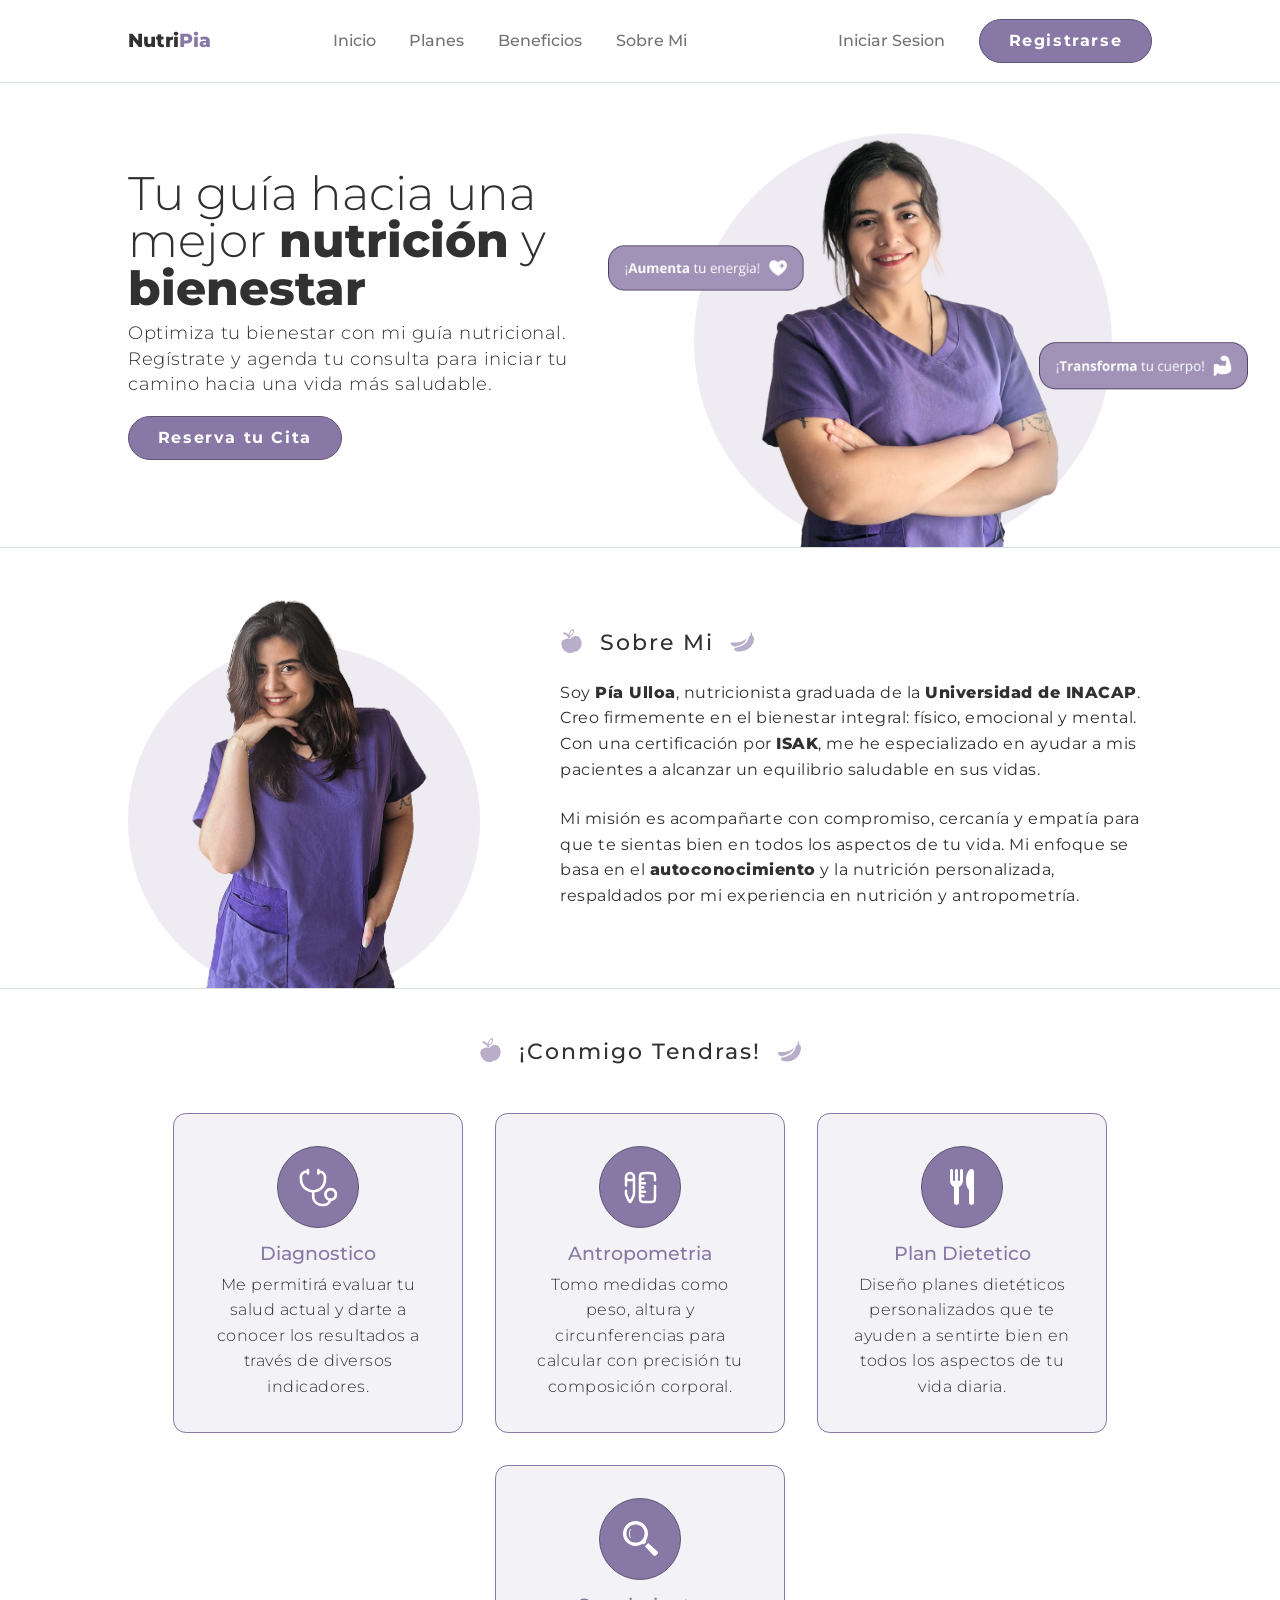
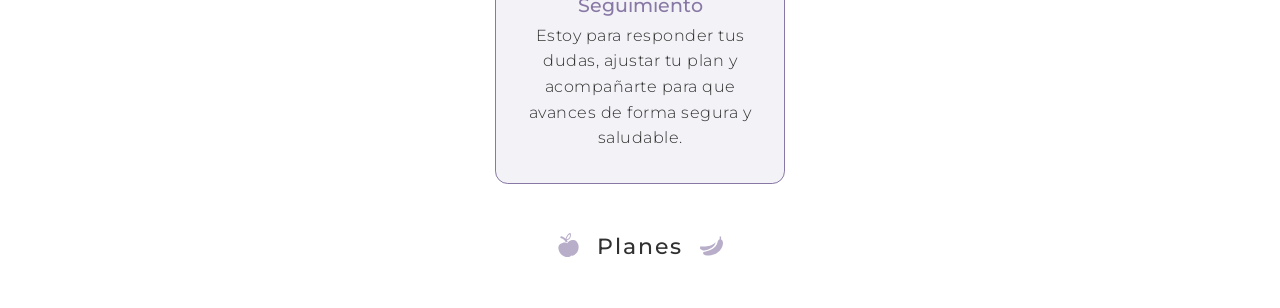
==== index.html @ 74109019 "feat(home): add benefits" ====
<!doctype html>
<html lang="es">
  <head>
    <meta charset="UTF-8" />
    <meta name="viewport" content="width=device-width, initial-scale=1.0" />
    <title>Nutripia | Nutricionista</title>
    <link rel="stylesheet" href="assets/styles/fonts.css" />
    <link rel="stylesheet" href="assets/styles/reset.css" />
    <link rel="stylesheet" href="assets/styles/shared.css" />
    <link rel="stylesheet" href="assets/styles/animation.css" />
    <link rel="stylesheet" href="assets/styles/navbar.css" />
    <link rel="stylesheet" href="assets/styles/hero.css" />
    <link rel="stylesheet" href="assets/styles/about.css" />
    <link rel="stylesheet" href="assets/styles/benefit.css" />
  </head>
  <body>
    <header class="navbar">
      <a href="" class="navbar__logo">
        <span>Nutri</span>
        <span>Pia</span>
      </a>
      <div id="navigationMenu" class="navbar__navigation">
        <ul class="navbar__navigation__content">
          <li><a href="">Inicio</a></li>
          <li><a href="#pricing">Planes</a></li>
          <li><a href="#benefit">Beneficios</a></li>
          <li><a href="#about">Sobre Mi</a></li>
        </ul>
        <ul class="navbar__navigation__auth">
          <li><a href="login.html">Iniciar Sesion</a></li>
          <li>
            <a href="register.html" class="button--primary">Registrarse</a>
          </li>
        </ul>
      </div>
      <button id="menuToggler" class="navbar__navigation__toggler">
        <img id="menuTogglerIcon" src="assets/icons/hamburguer.svg" />
      </button>
    </header>
    <main>
      <!-- Hero Section -->
      <section class="hero border-bottom">
        <div class="hero__image">
          <img src="assets/images/mobile-hero.png" />
        </div>
        <div class="hero__description">
          <h1>Tu guía hacia una mejor <b>nutrición</b> y <b>bienestar</b></h1>
          <p>
            Optimiza tu bienestar con mi guía nutricional. Regístrate y agenda
            tu consulta para iniciar tu camino hacia una vida más saludable.
          </p>
          <a href="/" class="button--primary">Reserva tu Cita</a>
        </div>
      </section>
      <!-- About me -->
      <section class="about border-bottom">
        <div class="about__description">
          <div class="title about__title">
            <img src="assets/icons/apple-icon.svg" />
            <h2>Sobre Mi</h2>
            <img src="assets/icons/banana-icon.svg" />
          </div>
          <p>
            Soy <b>Pía Ulloa</b>, nutricionista graduada de la
            <b>Universidad de INACAP</b>. Creo firmemente en el bienestar
            integral: físico, emocional y mental. Con una certificación por
            <b>ISAK</b>, me he especializado en ayudar a mis pacientes a
            alcanzar un equilibrio saludable en sus vidas.
          </p>
          <p>
            Mi misión es acompañarte con compromiso, cercanía y empatía para que
            te sientas bien en todos los aspectos de tu vida. Mi enfoque se basa
            en el <b>autoconocimiento</b> y la nutrición personalizada,
            respaldados por mi experiencia en nutrición y antropometría.
          </p>
        </div>
        <div class="about__image">
          <img src="assets/images/about-image.png" />
        </div>
      </section>
      <!-- Benefit -->
      <section class="benefit">
        <div class="title benefit__title">
          <img src="assets/icons/apple-icon.svg" />
          <h2>¡Conmigo Tendras!</h2>
          <img src="assets/icons/banana-icon.svg" />
        </div>
        <ul class="benefit__list">
          <!-- Benefit Box -->
          <li class="benefit__box">
            <div class="benefit__box__icon">
              <img src="assets/icons/diagnosis-icon.svg" />
            </div>
            <h3>Diagnostico</h3>
            <p>
              Me permitirá evaluar tu salud actual y darte a conocer los
              resultados a través de diversos indicadores.
            </p>
          </li>
          <!-- Benefit Box -->
          <li class="benefit__box">
            <div class="benefit__box__icon">
              <img src="assets/icons/measures-icon.svg" />
            </div>
            <h3>Antropometria</h3>
            <p>
              Tomo medidas como peso, altura y circunferencias para calcular con
              precisión tu composición corporal.
            </p>
          </li>
          <li class="benefit__box">
            <div class="benefit__box__icon">
              <img src="assets/icons/diet-icon.svg" />
            </div>
            <h3>Plan Dietetico</h3>
            <p>
              Diseño planes dietéticos personalizados que te ayuden a sentirte
              bien en todos los aspectos de tu vida diaria.
            </p>
          </li>
          <li class="benefit__box">
            <div class="benefit__box__icon">
              <img src="assets/icons/lookup-icon.svg" />
            </div>
            <h3>Seguimiento</h3>
            <p>
              Estoy para responder tus dudas, ajustar tu plan y acompañarte para
              que avances de forma segura y saludable.
            </p>
          </li>
        </ul>
      </section>
      <section>
        <div class="title benefit__title">
          <img src="assets/icons/apple-icon.svg" />
          <h2>Planes</h2>
          <img src="assets/icons/banana-icon.svg" />
        </div>
      </section>
    </main>
    <script src="assets/script.js"></script>
  </body>
</html>
---- assets/styles/fonts.css ----
@font-face {
  font-family: "Montserrat";
  src: url("../fonts/Montserrat-Light.ttf");
  font-weight: 400;
  font-style: normal;
}
@font-face {
  font-family: "Montserrat";
  src: url("../fonts/Montserrat-Regular.ttf");
  font-weight: 500;
  font-style: normal;
}

@font-face {
  font-family: "Montserrat";
  src: url("../fonts/Montserrat-ExtraBold.ttf");
  font-weight: 900;
  font-style: normal;
}

@font-face {
  font-family: "Montserrat";
  src: url("../fonts/Montserrat-Medium.ttf");
  font-weight: 600;
  font-style: normal;
}

@font-face {
  font-family: "Montserrat";
  src: url("../fonts/Montserrat-Bold.ttf");
  font-weight: 700;
  font-style: normal;
}
---- assets/styles/shared.css ----
/* Button */
.button--primary {
  display: block;
  background-color: #8878a5;
  border-radius: 10rem;
  border: 1px solid #5f5373;
  padding: 0.8rem 1.8rem;
  letter-spacing: 0.1rem;
  font-size: 1rem;
  font-weight: 700;
  color: white;
  transition: 150ms ease-in;
}

.button--primary:hover {
  opacity: 0.5;
}

.title {
  display: flex;
  justify-content: center;
  align-items: center;
  margin-inline: auto;
  font-size: 1.4rem;
  font-weight: 600;
  letter-spacing: 2px;
  text-align: center;
}
.title img {
  width: 1.5rem;
}

.title h2 {
  margin-inline: 1rem;
}

.border-bottom {
  border-bottom: 1px solid #dae2df;
}
---- assets/styles/animation.css ----
/* Entry: fade-in */
.fade-in {
  animation: fadeIn 300ms ease-out forwards;
}

/* Exit: fade-out */
.fade-out {
  animation: fadeOut 300ms ease-out forwards;
}

.spin {
  animation: spin 300ms ease-in forwards;
}

@keyframes fadeIn {
  from {
    opacity: 0;
    transform: translateX(1rem);
  }
  to {
    opacity: 1;
    transform: translateX(0);
  }
}

@keyframes fadeOut {
  from {
    opacity: 1;
    transform: translateX(0);
  }
  to {
    opacity: 0;
    transform: translateX(1rem);
  }
}

@keyframes spin {
  from {
    transform: rotate(0deg);
  }
  to {
    transform: rotate(180deg);
  }
}
---- assets/styles/navbar.css ----
/* Navbar */
.navbar {
  padding-block: 1rem;
  padding-inline: 5dvw;
  position: relative;
  display: flex;
  justify-content: space-between;
  align-items: center;
}

.navbar__logo {
  display: flex;
  font-weight: 900;
  font-size: 1.2rem;
}

.navbar__logo > span:last-of-type {
  color: #8878a5;
}

.navbar__navigation__content,
.navbar__navigation__auth {
  display: flex;
  font-size: 1rem;
  flex-direction: column;
}

.navbar__navigation {
  display: none;
  flex-direction: column;
  background-color: white;
  font-size: 1rem;
  padding: 2rem 2rem;
  position: absolute;
  align-items: center;
  text-align: center;
  right: 5dvw;
  top: 100%;
  border-radius: 1rem;
  border: 1px solid #8878a5;
  color: #737373;
  font-weight: 600;
}

.navbar__navigation > ul:first-of-type {
  margin-bottom: clamp(0.5rem, 10vw, 2rem);
}

.navbar__navigation li:not(:last-of-type) {
  margin-bottom: 1.5rem;
}

.navbar__navigation--visible {
  display: flex;
}

@media (min-width: 1050px) {
  .navbar {
    padding-block: 1.2rem;
    padding-inline: 10dvw;
    border-bottom: 1px solid #dae2df;
  }
  .navbar__navigation {
    flex: 1;
  }

  .navbar__logo {
    flex: 0.25;
  }
  .navbar__navigation {
    position: static;
    padding: 0;
    display: flex;
    border: none;
    background-color: none;
    justify-content: space-between;
  }

  .navbar__navigation__content,
  .navbar__navigation__auth,
  .navbar__navigation {
    flex-direction: row;
    align-items: center;
  }
  .navbar__navigation li {
    transition: 150ms ease-in;
  }
  .navbar__navigation li:hover {
    color: #313131;
  }

  .navbar__navigation__toggler {
    display: none;
  }

  .navbar__navigation > ul:first-of-type {
    margin-block: 0;
  }

  .navbar__navigation li:not(:last-of-type) {
    margin: 0;
    margin-right: clamp(1rem, 2vw + 0.5rem, 3rem);
  }
}
---- assets/styles/hero.css ----
.hero {
  display: flex;
  flex-direction: column;
  align-items: center;
  justify-content: center;
  padding-bottom: 3rem;
}

.hero__description {
  display: flex;
  flex-direction: column;
  align-items: center;
  text-align: center;
  margin-inline: auto;
}

.hero__description h1 {
  font-size: clamp(1.5rem, 3vw + 1vh, 3.5rem);
  margin-bottom: 0.5rem;
  max-width: 25ch;
}

.hero__description p {
  margin-bottom: 1.2rem;
  font-weight: 400;
  font-size: clamp(1rem, 2vw + 1vh, 1.1rem);
  max-width: clamp(30ch, 50vw, 40ch);
}

.hero__image {
  margin-block: 1rem;
}

.hero__image img {
  height: auto;
  width: clamp(18rem, 50vw, 25rem);
}

@media (min-width: 65rem) {
  .hero {
    flex-direction: row;
    justify-content: start;
    align-items: center;
    padding-block: 0;
  }
  .hero__description {
    text-align: left;
    margin-inline: 0;
    align-items: start;
    order: 1;
    padding-left: 10dvw;
  }
  .hero__description h1 {
    max-width: 15ch;
  }

  .hero__image {
    margin: 0 auto;
    padding-right: 2rem;
    order: 2;
  }
  .hero__image img {
    margin-top: 2rem;
    content: url("../images/desktop-hero.png");
    max-width: none;
    width: clamp(25rem, 50vw, 45rem);
  }
}
---- assets/styles/about.css ----
.about {
  padding-inline: 10dvw;
  padding-top: 2.5rem;
  text-align: center;
}

.about p {
  font-weight: 500;
}

.about p:not(:last-of-type) {
  margin-bottom: 1.5rem;
}

.about__description {
  margin-inline: auto;
  max-width: 40rem;
}

.about__image,
.about__image img {
  margin-inline: auto;
}

.about__image img {
  width: clamp(18rem, 50vw, 22rem);
}

.about__title {
  margin-bottom: 1.5rem;
}

@media (min-width: 65rem) {
  .about {
    padding-top: 0;
    display: flex;
    align-items: center;
  }
  .about__image {
    order: 1;
    margin-right: 5rem;
    margin-top: clamp(0rem, calc(5rem - 5vw), 5rem);
  }
  .about__description {
    text-align: left;
    order: 2;
  }
  .about__title {
    justify-content: start;
  }
}
---- assets/styles/benefit.css ----
.benefit {
  padding: 3rem 10dvw;
}

.benefit__title {
  margin-bottom: 3rem;
}

.benefit__list {
  display: flex;
  flex-direction: column;
  flex-wrap: wrap;
  gap: 2rem;
  justify-content: center;
  align-items: center;
}

.benefit__box {
  display: flex;
  max-width: 14rem;
  justify-content: center;
  flex-direction: column;
  align-items: center;
  padding: 2rem;
  background-color: #f3f2f6;
  border-radius: 0.8rem;
  border: 1px solid #8878a5;
}

.benefit__box__icon {
  display: flex;
  justify-content: center;
  align-items: center;
  width: 5rem;
  height: 5rem;
  border: 1px solid #5f5373;
  background-color: #8878a5;
  margin-inline: auto;
  border-radius: 5rem;
}

.benefit__box__icon img {
  max-width: 3rem;
}

.benefit__box h3 {
  color: #8878a5;
  font-size: 1.2rem;
  font-weight: 600;
  margin-block: 1rem 0.5rem;
}

.benefit__box p {
  text-align: center;
}

@media (min-width: 65rem) {
  .benefit__list {
    flex-direction: row;
  }
}
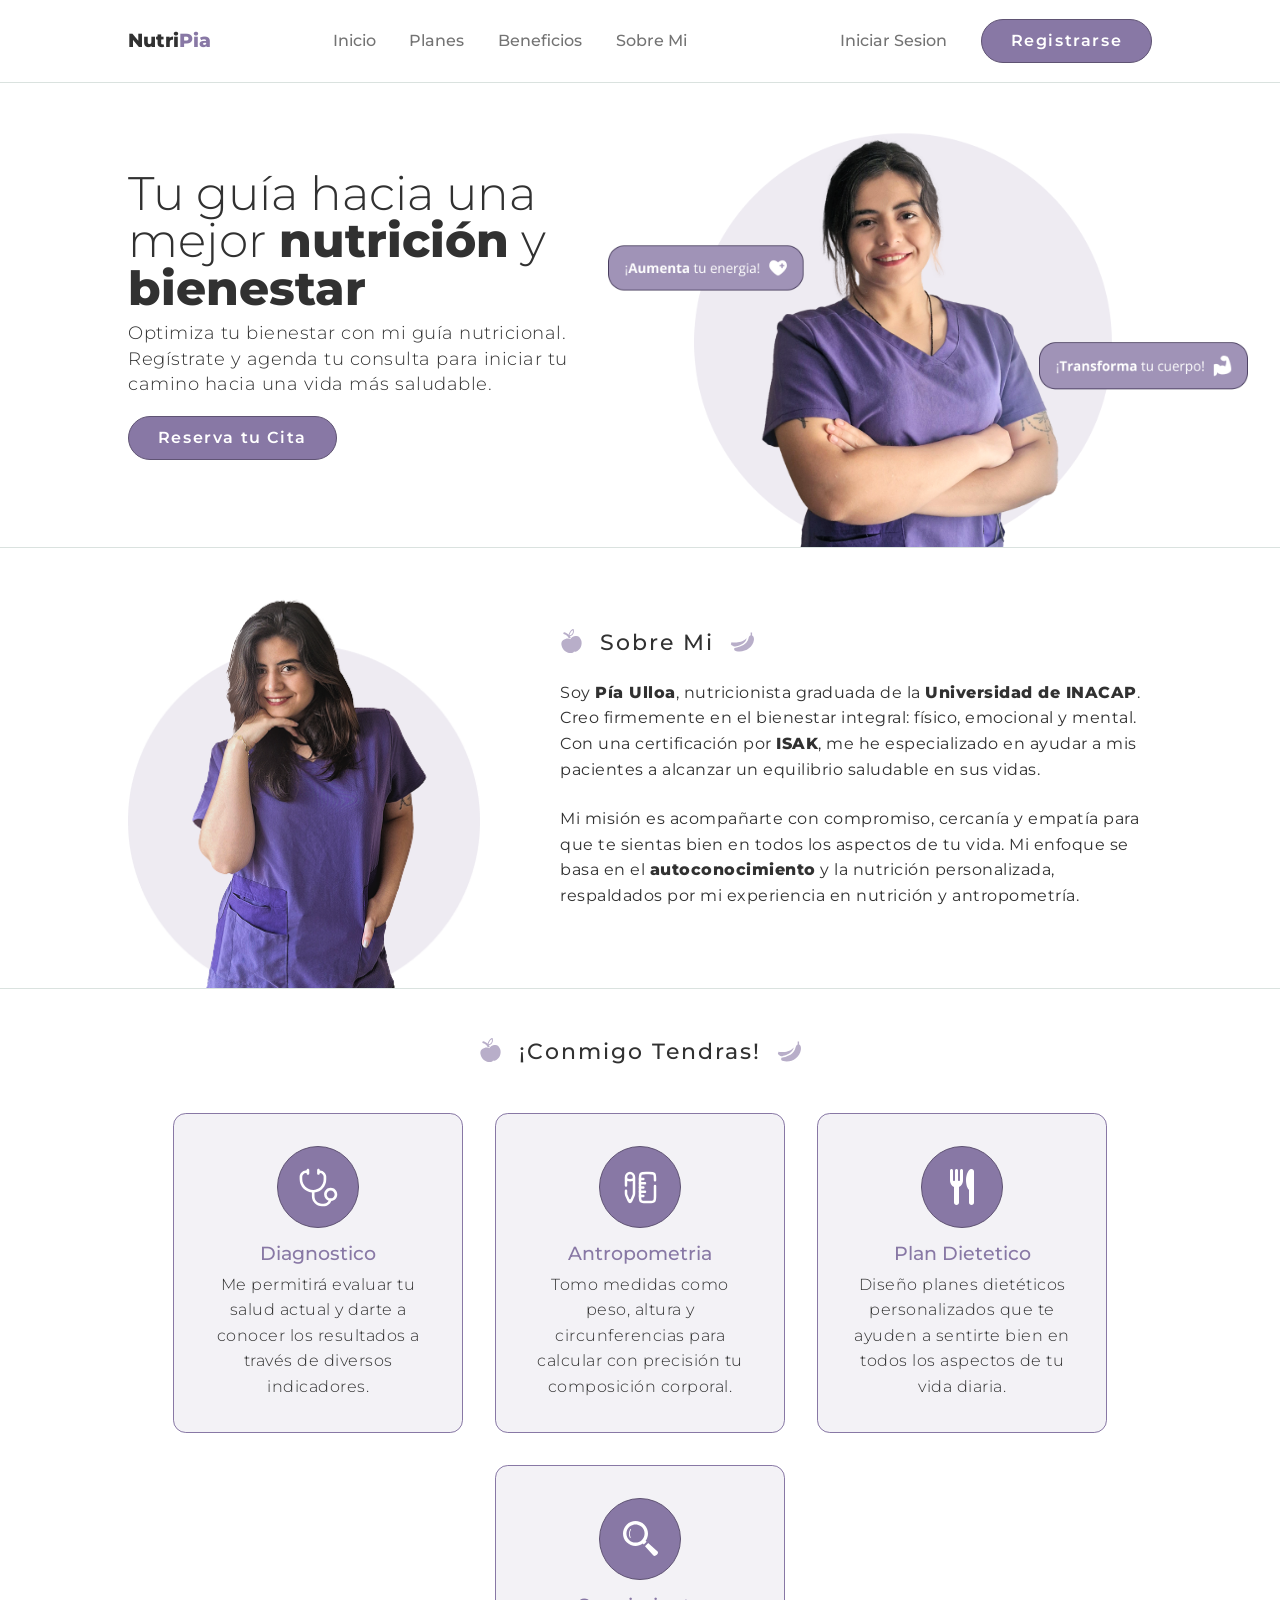
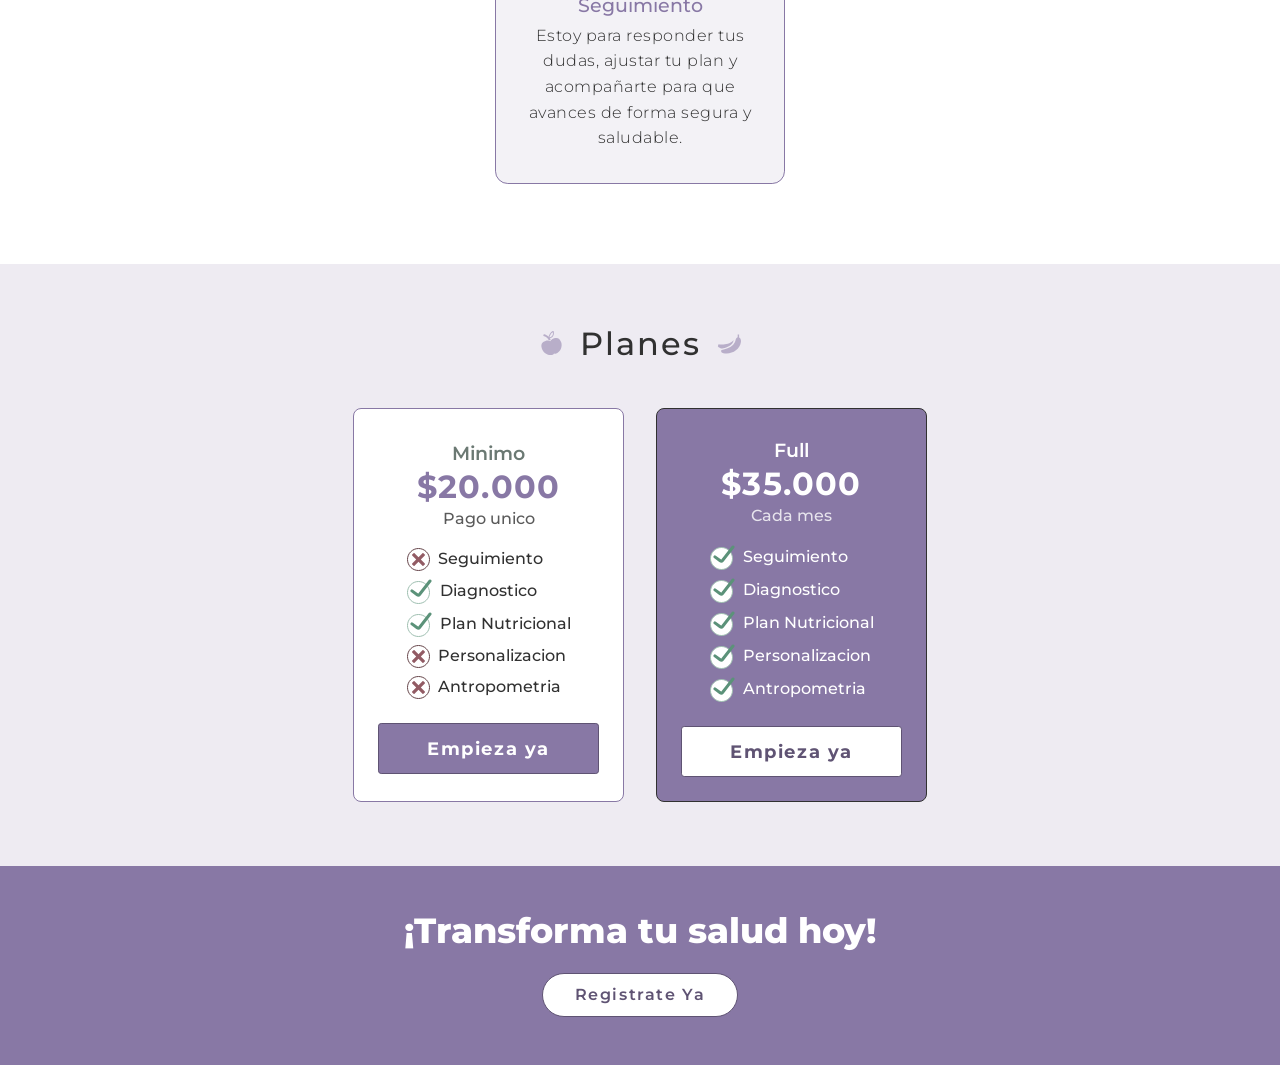
==== commit 182b8ca5: "feat(home): add pricing and cta section" ====
--- a/index.html
+++ b/index.html
@@ -12,6 +12,8 @@
     <link rel="stylesheet" href="assets/styles/hero.css" />
     <link rel="stylesheet" href="assets/styles/about.css" />
     <link rel="stylesheet" href="assets/styles/benefit.css" />
+    <link rel="stylesheet" href="assets/styles/pricing.css" />
+    <link rel="stylesheet" href="assets/styles/cta.css" />
   </head>
   <body>
     <header class="navbar">
@@ -29,7 +31,9 @@
         <ul class="navbar__navigation__auth">
           <li><a href="login.html">Iniciar Sesion</a></li>
           <li>
-            <a href="register.html" class="button--primary">Registrarse</a>
+            <a href="register.html" class="button button--primary"
+              >Registrarse</a
+            >
           </li>
         </ul>
       </div>
@@ -49,7 +53,7 @@
             Optimiza tu bienestar con mi guía nutricional. Regístrate y agenda
             tu consulta para iniciar tu camino hacia una vida más saludable.
           </p>
-          <a href="/" class="button--primary">Reserva tu Cita</a>
+          <a href="/" class="button button--primary">Reserva tu Cita</a>
         </div>
       </section>
       <!-- About me -->
@@ -130,14 +134,80 @@
           </li>
         </ul>
       </section>
-      <section>
-        <div class="title benefit__title">
+      <!-- Pricing Section -->
+      <section class="pricing">
+        <div class="title pricing__title">
           <img src="assets/icons/apple-icon.svg" />
           <h2>Planes</h2>
           <img src="assets/icons/banana-icon.svg" />
         </div>
+        <ul class="pricing__list">
+          <!-- Pricing Minimun -->
+          <li class="pricing__box">
+            <span class="pricing__box__title">Minimo</span>
+            <h4>$20.000</h4>
+            <span class="pricing__box__sub_title">Pago unico</span>
+            <ul>
+              <li>
+                <img src="assets/icons/feature-out.svg" />
+                <span>Seguimiento</span>
+              </li>
+              <li>
+                <img src="assets/icons/feature-in.svg" />
+                <span>Diagnostico</span>
+              </li>
+              <li>
+                <img src="assets/icons/feature-in.svg" />
+                <span>Plan Nutricional</span>
+              </li>
+              <li>
+                <img src="assets/icons/feature-out.svg" />
+                <span>Personalizacion</span>
+              </li>
+              <li>
+                <img src="assets/icons/feature-out.svg" />
+                <span>Antropometria</span>
+              </li>
+            </ul>
+            <a class="button button--primary" href="">Empieza ya</a>
+          </li>
+          <!-- Pricing Full -->
+          <li class="pricing__box pricing__box--full">
+            <span class="pricing__box__title">Full</span>
+            <h4>$35.000</h4>
+            <span class="pricing__box__sub_title">Cada mes</span>
+            <ul>
+              <li>
+                <img src="assets/icons/feature-in.svg" />
+                <span>Seguimiento</span>
+              </li>
+              <li>
+                <img src="assets/icons/feature-in.svg" />
+                <span>Diagnostico</span>
+              </li>
+              <li>
+                <img src="assets/icons/feature-in.svg" />
+                <span>Plan Nutricional</span>
+              </li>
+              <li>
+                <img src="assets/icons/feature-in.svg" />
+                <span>Personalizacion</span>
+              </li>
+              <li>
+                <img src="assets/icons/feature-in.svg" />
+                <span>Antropometria</span>
+              </li>
+            </ul>
+            <a class="button button--secundary" href="">Empieza ya</a>
+          </li>
+        </ul>
+      </section>
+      <section class="cta">
+        <h2>¡Transforma tu salud hoy!</h2>
+        <a class="button button--secundary">Registrate Ya</a>
       </section>
     </main>
+    <footer></footer>
     <script src="assets/script.js"></script>
   </body>
 </html>
--- a/assets/styles/fonts.css
+++ b/assets/styles/fonts.css
@@ -13,13 +13,6 @@
 
 @font-face {
   font-family: "Montserrat";
-  src: url("../fonts/Montserrat-ExtraBold.ttf");
-  font-weight: 900;
-  font-style: normal;
-}
-
-@font-face {
-  font-family: "Montserrat";
   src: url("../fonts/Montserrat-Medium.ttf");
   font-weight: 600;
   font-style: normal;
@@ -27,7 +20,23 @@
 
 @font-face {
   font-family: "Montserrat";
-  src: url("../fonts/Montserrat-Bold.ttf");
+  src: url("../fonts/Montserrat-SemiBold.ttf");
   font-weight: 700;
   font-style: normal;
 }
+
+@font-face {
+  font-family: "Montserrat";
+  src: url("../fonts/Montserrat-Bold.ttf");
+  font-weight: 800;
+  font-style: normal;
+}
+
+@font-face {
+  font-family: "Montserrat";
+  src: url("../fonts/Montserrat-ExtraBold.ttf");
+  font-weight: 900;
+  font-style: normal;
+}
+
+
--- a/assets/styles/shared.css
+++ b/assets/styles/shared.css
@@ -1,19 +1,32 @@
 /* Button */
-.button--primary {
+.button {
   display: block;
-  background-color: #8878a5;
   border-radius: 10rem;
-  border: 1px solid #5f5373;
   padding: 0.8rem 1.8rem;
   letter-spacing: 0.1rem;
   font-size: 1rem;
   font-weight: 700;
-  color: white;
   transition: 150ms ease-in;
 }
 
-.button--primary:hover {
+.button--primary {
+  background-color: #8878a5;
+  border: 1px solid #5f5373;
+  color: white;
+}
+
+.button--secundary {
+  background-color: white;
+  border: 1px solid #5f5373;
+  color: #5f5373;
+}
+
+.button:hover {
   opacity: 0.5;
+}
+
+.border-bottom {
+  border-bottom: 1px solid #dae2df;
 }
 
 .title {
@@ -33,7 +46,3 @@
 .title h2 {
   margin-inline: 1rem;
 }
-
-.border-bottom {
-  border-bottom: 1px solid #dae2df;
-}
--- a/assets/styles/benefit.css
+++ b/assets/styles/benefit.css
@@ -1,5 +1,6 @@
 .benefit {
-  padding: 3rem 10dvw;
+  padding-inline: 10dvw;
+  padding-block: 3rem 5rem;
 }
 
 .benefit__title {
--- a/assets/styles/pricing.css
+++ b/assets/styles/pricing.css
@@ -0,0 +1,106 @@
+.pricing {
+  display: flex;
+  flex-direction: column;
+  padding-block: 3rem;
+  justify-content: center;
+  align-items: center;
+  background-color: #eeebf2;
+}
+
+.pricing__list {
+  display: flex;
+  flex-direction: column;
+  gap: 2rem;
+}
+
+.pricing__title {
+  margin-bottom: 2rem;
+}
+
+.pricing__box {
+  display: flex;
+  background-color: white;
+  flex-direction: column;
+  justify-content: center;
+  align-items: center;
+  font-weight: 600;
+  border-radius: 0.5rem;
+  border: 1px solid #8878a5;
+  padding: 2rem 1.5rem 1.5rem 1.5rem;
+}
+
+.pricing__box__title {
+  font-size: 1.2rem;
+  font-weight: 700;
+  margin-bottom: 0.5rem;
+  color: #6b7973;
+}
+
+.pricing__box h4 {
+  margin-bottom: 0.5rem;
+  font-size: 2rem;
+  font-weight: 800;
+  color: #8878a5;
+  letter-spacing: 1.2px;
+}
+
+.pricing__box__sub_title {
+  margin-bottom: 1.3rem;
+  opacity: 0.8;
+}
+
+.pricing__box ul {
+  display: flex;
+  flex-direction: column;
+  justify-content: center;
+  align-items: start;
+  margin-bottom: 1.5rem;
+  gap: 0.5rem;
+}
+
+.pricing__box li {
+  display: flex;
+  justify-content: center;
+  align-items: center;
+  gap: 0.5rem;
+}
+
+.button--pricing {
+  border-radius: 0.2rem;
+  padding: 1rem 3rem;
+  font-size: 1.1rem;
+  font-weight: 800;
+}
+.pricing__box--full {
+  background-color: #8878a5;
+  color: white;
+  border: 1px solid #313131;
+}
+
+.pricing__box .button {
+  border-radius: 0.2rem;
+  padding: 1rem 3rem;
+  font-size: 1.1rem;
+  font-weight: 800;
+}
+
+.pricing__box--full .pricing__box__title,
+.pricing__box--full h4 {
+  color: white;
+}
+
+@media (min-width: 65rem) {
+  .pricing {
+    padding-block: 4rem;
+  }
+  .pricing__list {
+    flex-direction: row;
+    flex-wrap: wrap;
+    gap: 2rem;
+  }
+
+  .pricing__title {
+    font-size: 2rem;
+    margin-bottom: 3rem;
+  }
+}
--- a/assets/styles/cta.css
+++ b/assets/styles/cta.css
@@ -0,0 +1,19 @@
+.cta {
+  display: flex;
+  flex-direction: column;
+  justify-content: center;
+  align-items: center;
+  background-color: #8878a5;
+  color: white;
+  padding-block: 3rem;
+  gap: 1.5rem;
+}
+
+.cta h2 {
+  font-size: clamp(1.7rem, 2vw + 1vh, 2.5rem);
+  font-weight: 900;
+}
+
+.cta .button {
+  padding-inline: 2rem;
+}
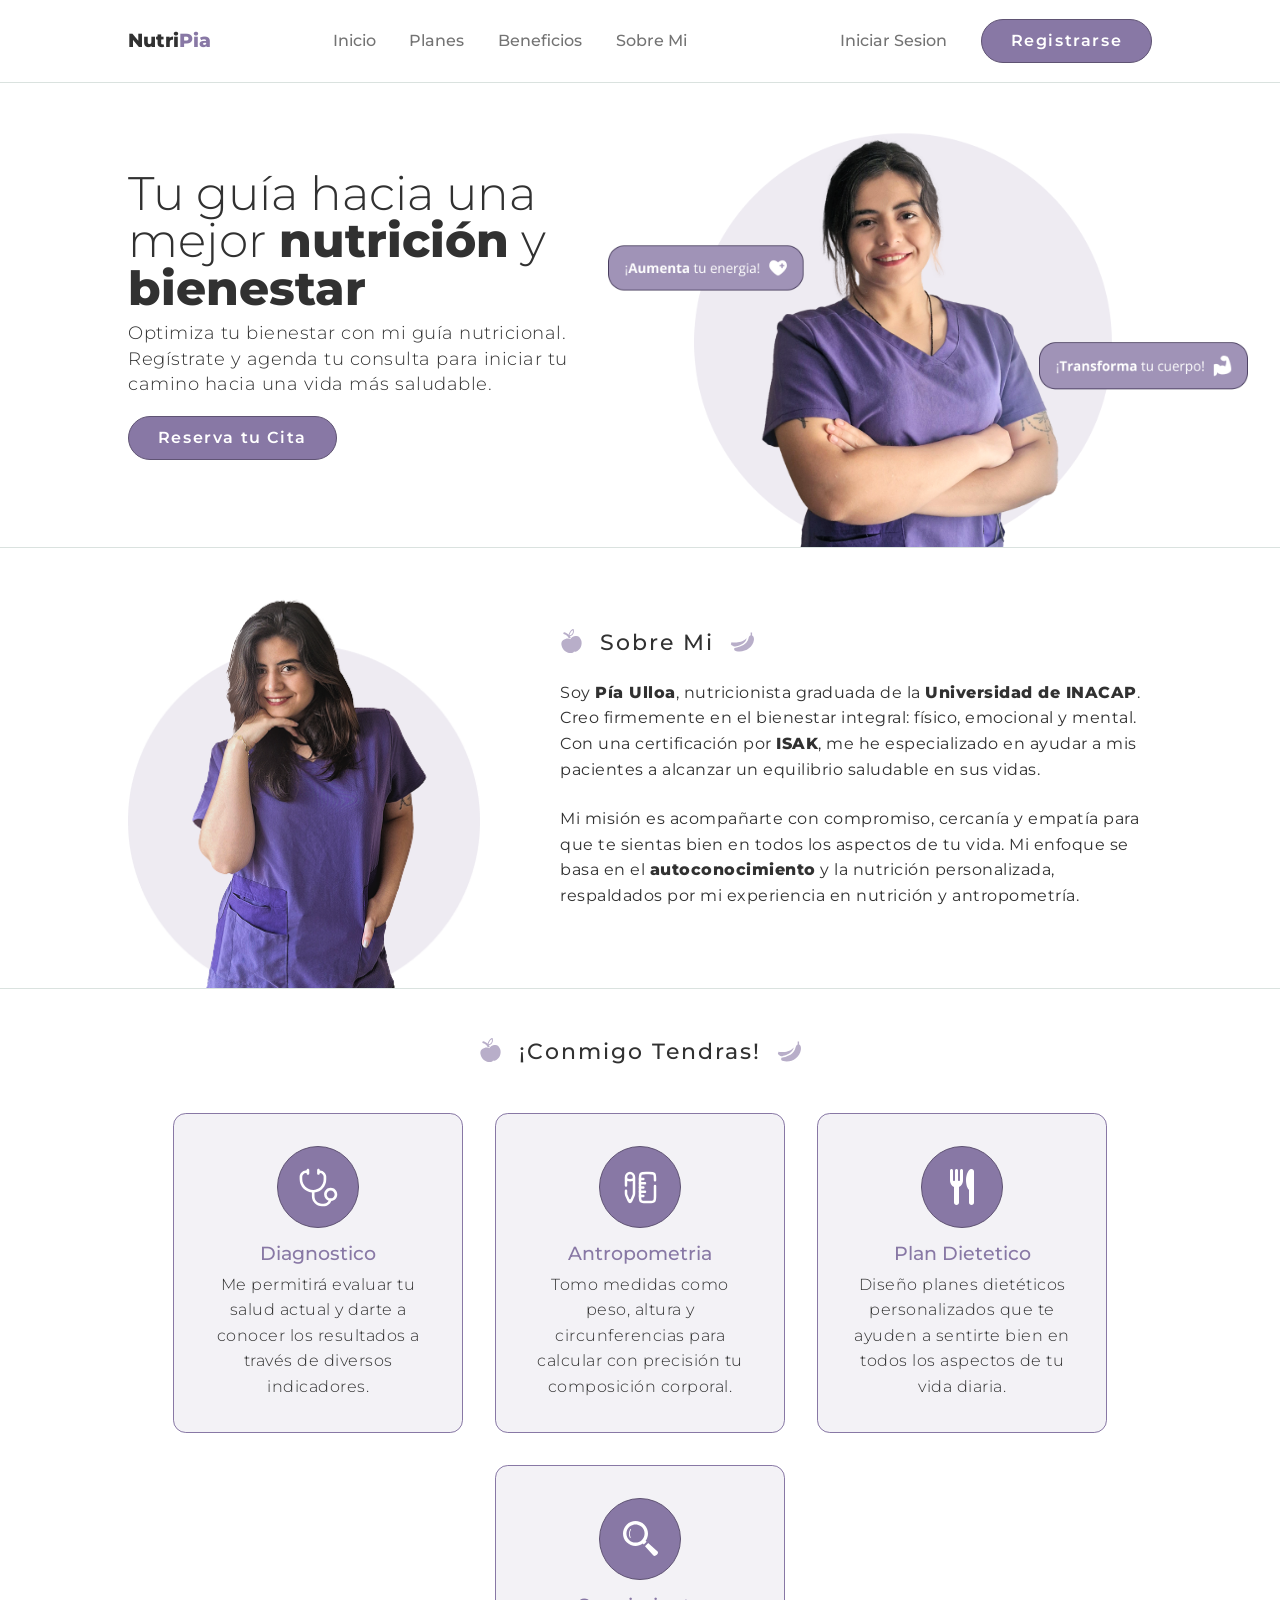
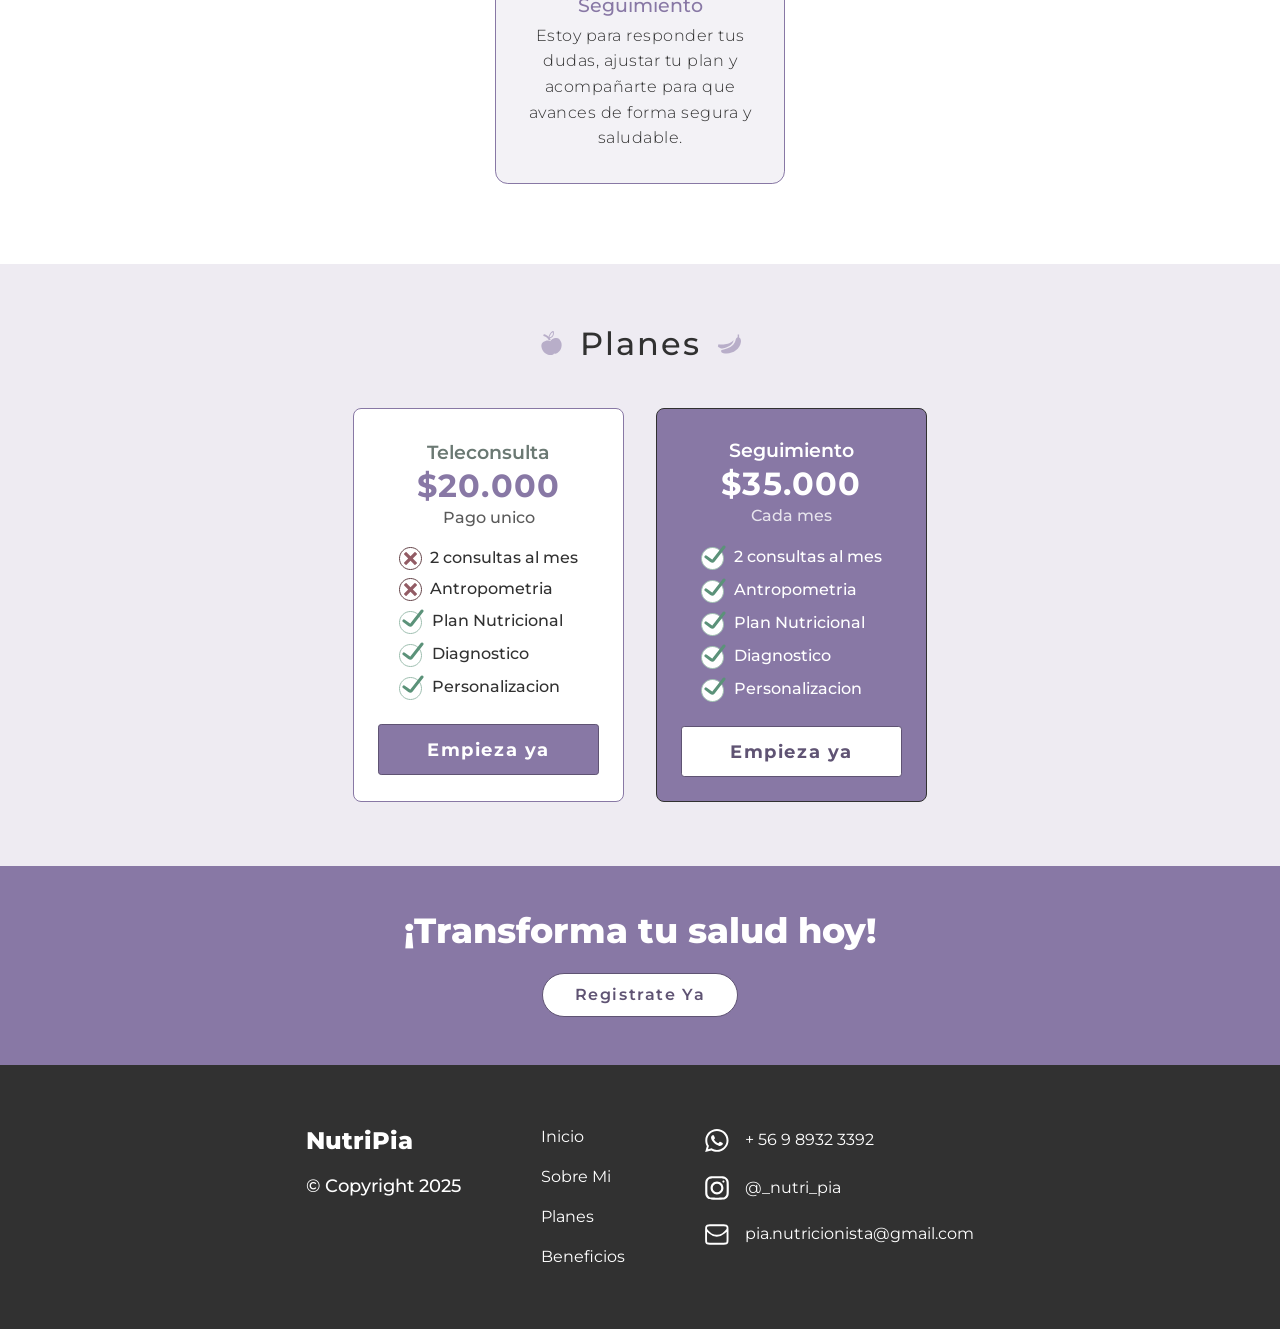
==== commit e212d0b6: "feat(home): add footer" ====
--- a/index.html
+++ b/index.html
@@ -14,16 +14,17 @@
     <link rel="stylesheet" href="assets/styles/benefit.css" />
     <link rel="stylesheet" href="assets/styles/pricing.css" />
     <link rel="stylesheet" href="assets/styles/cta.css" />
+    <link rel="stylesheet" href="assets/styles/footer.css" />
   </head>
   <body>
     <header class="navbar">
-      <a href="" class="navbar__logo">
+      <a href="index.html" class="navbar__logo">
         <span>Nutri</span>
         <span>Pia</span>
       </a>
       <div id="navigationMenu" class="navbar__navigation">
         <ul class="navbar__navigation__content">
-          <li><a href="">Inicio</a></li>
+          <li><a href="#hero">Inicio</a></li>
           <li><a href="#pricing">Planes</a></li>
           <li><a href="#benefit">Beneficios</a></li>
           <li><a href="#about">Sobre Mi</a></li>
@@ -43,7 +44,7 @@
     </header>
     <main>
       <!-- Hero Section -->
-      <section class="hero border-bottom">
+      <section id="hero" class="hero border-bottom">
         <div class="hero__image">
           <img src="assets/images/mobile-hero.png" />
         </div>
@@ -57,7 +58,7 @@
         </div>
       </section>
       <!-- About me -->
-      <section class="about border-bottom">
+      <section id="about" class="about border-bottom">
         <div class="about__description">
           <div class="title about__title">
             <img src="assets/icons/apple-icon.svg" />
@@ -83,7 +84,7 @@
         </div>
       </section>
       <!-- Benefit -->
-      <section class="benefit">
+      <section id="benefit" class="benefit">
         <div class="title benefit__title">
           <img src="assets/icons/apple-icon.svg" />
           <h2>¡Conmigo Tendras!</h2>
@@ -135,7 +136,7 @@
         </ul>
       </section>
       <!-- Pricing Section -->
-      <section class="pricing">
+      <section id="pricing" class="pricing">
         <div class="title pricing__title">
           <img src="assets/icons/apple-icon.svg" />
           <h2>Planes</h2>
@@ -144,42 +145,50 @@
         <ul class="pricing__list">
           <!-- Pricing Minimun -->
           <li class="pricing__box">
-            <span class="pricing__box__title">Minimo</span>
+            <span class="pricing__box__title">Teleconsulta</span>
             <h4>$20.000</h4>
             <span class="pricing__box__sub_title">Pago unico</span>
             <ul>
               <li>
                 <img src="assets/icons/feature-out.svg" />
-                <span>Seguimiento</span>
-              </li>
-              <li>
-                <img src="assets/icons/feature-in.svg" />
-                <span>Diagnostico</span>
-              </li>
-              <li>
-                <img src="assets/icons/feature-in.svg" />
-                <span>Plan Nutricional</span>
-              </li>
-              <li>
-                <img src="assets/icons/feature-out.svg" />
-                <span>Personalizacion</span>
+                <span>2 consultas al mes</span>
               </li>
               <li>
                 <img src="assets/icons/feature-out.svg" />
                 <span>Antropometria</span>
               </li>
+              <li>
+                <img src="assets/icons/feature-in.svg" />
+                <span>Plan Nutricional</span>
+              </li>
+              <li>
+                <img src="assets/icons/feature-in.svg" />
+                <span>Diagnostico</span>
+              </li>
+              <li>
+                <img src="assets/icons/feature-in.svg" />
+                <span>Personalizacion</span>
+              </li>
             </ul>
             <a class="button button--primary" href="">Empieza ya</a>
           </li>
           <!-- Pricing Full -->
           <li class="pricing__box pricing__box--full">
-            <span class="pricing__box__title">Full</span>
+            <span class="pricing__box__title">Seguimiento</span>
             <h4>$35.000</h4>
             <span class="pricing__box__sub_title">Cada mes</span>
             <ul>
               <li>
                 <img src="assets/icons/feature-in.svg" />
-                <span>Seguimiento</span>
+                <span>2 consultas al mes</span>
+              </li>
+              <li>
+                <img src="assets/icons/feature-in.svg" />
+                <span>Antropometria</span>
+              </li>
+              <li>
+                <img src="assets/icons/feature-in.svg" />
+                <span>Plan Nutricional</span>
               </li>
               <li>
                 <img src="assets/icons/feature-in.svg" />
@@ -187,15 +196,7 @@
               </li>
               <li>
                 <img src="assets/icons/feature-in.svg" />
-                <span>Plan Nutricional</span>
-              </li>
-              <li>
-                <img src="assets/icons/feature-in.svg" />
                 <span>Personalizacion</span>
-              </li>
-              <li>
-                <img src="assets/icons/feature-in.svg" />
-                <span>Antropometria</span>
               </li>
             </ul>
             <a class="button button--secundary" href="">Empieza ya</a>
@@ -207,7 +208,42 @@
         <a class="button button--secundary">Registrate Ya</a>
       </section>
     </main>
-    <footer></footer>
+    <footer class="footer">
+      <ul class="footer__logo">
+        <li>
+          <a href="">NutriPia</a>
+        </li>
+        <li>
+          <span>© Copyright 2025</span>
+        </li>
+      </ul>
+      <ul class="footer__navigation">
+        <li><a href="">Inicio</a></li>
+        <li><a href="">Sobre Mi</a></li>
+        <li><a href="">Planes</a></li>
+        <li><a href="">Beneficios</a></li>
+      </ul>
+      <ul class="footer__contact">
+        <li>
+          <a href="">
+            <img src="assets/icons/whatsapp-icon.svg" />
+            <span>+ 56 9 8932 3392</span>
+          </a>
+        </li>
+        <li>
+          <a href="">
+            <img src="assets/icons/instagram-icon.svg" />
+            <span>@_nutri_pia</span></a
+          >
+        </li>
+        <li>
+          <a href="">
+            <img src="assets/icons/mail-icon.svg" />
+            <span>pia.nutricionista@gmail.com </span>
+          </a>
+        </li>
+      </ul>
+    </footer>
     <script src="assets/script.js"></script>
   </body>
 </html>
--- a/assets/styles/footer.css
+++ b/assets/styles/footer.css
@@ -0,0 +1,71 @@
+.footer {
+  display: flex;
+  flex-direction: column;
+  justify-content: center;
+  align-items: center;
+  text-align: center;
+  padding: 4rem;
+  gap: 3rem;
+  background-color: #313131;
+  color: white;
+}
+
+.footer__logo a {
+  font-size: 1.5rem;
+  font-weight: 900;
+  color: white;
+}
+.footer__logo span {
+  font-size: 1.1rem;
+  font-weight: 600;
+}
+
+.footer__logo,
+.footer__contact,
+.footer__navigation {
+  display: flex;
+  flex-direction: column;
+  gap: 1.5rem;
+}
+
+.footer__contact {
+  flex-direction: row;
+}
+
+.footer__contact a,
+.footer__navigation a {
+  font-weight: 500;
+}
+
+.footer__contact span {
+  display: none;
+}
+
+@media (min-width: 65rem) {
+  .footer {
+    flex-direction: row;
+    align-items: start;
+    gap: 5rem;
+  }
+
+  .footer__navigation,
+  .footer__logo,
+  .footer__contact {
+    align-items: start;
+  }
+  .footer__contact {
+    flex-direction: column;
+  }
+  .footer__contact a {
+    display: flex;
+    align-items: center;
+  }
+  .footer__contact span {
+    display: inline;
+  }
+  .footer__contact img {
+    display: inline;
+    max-width: 1.5rem;
+    margin-right: 1rem;
+  }
+}
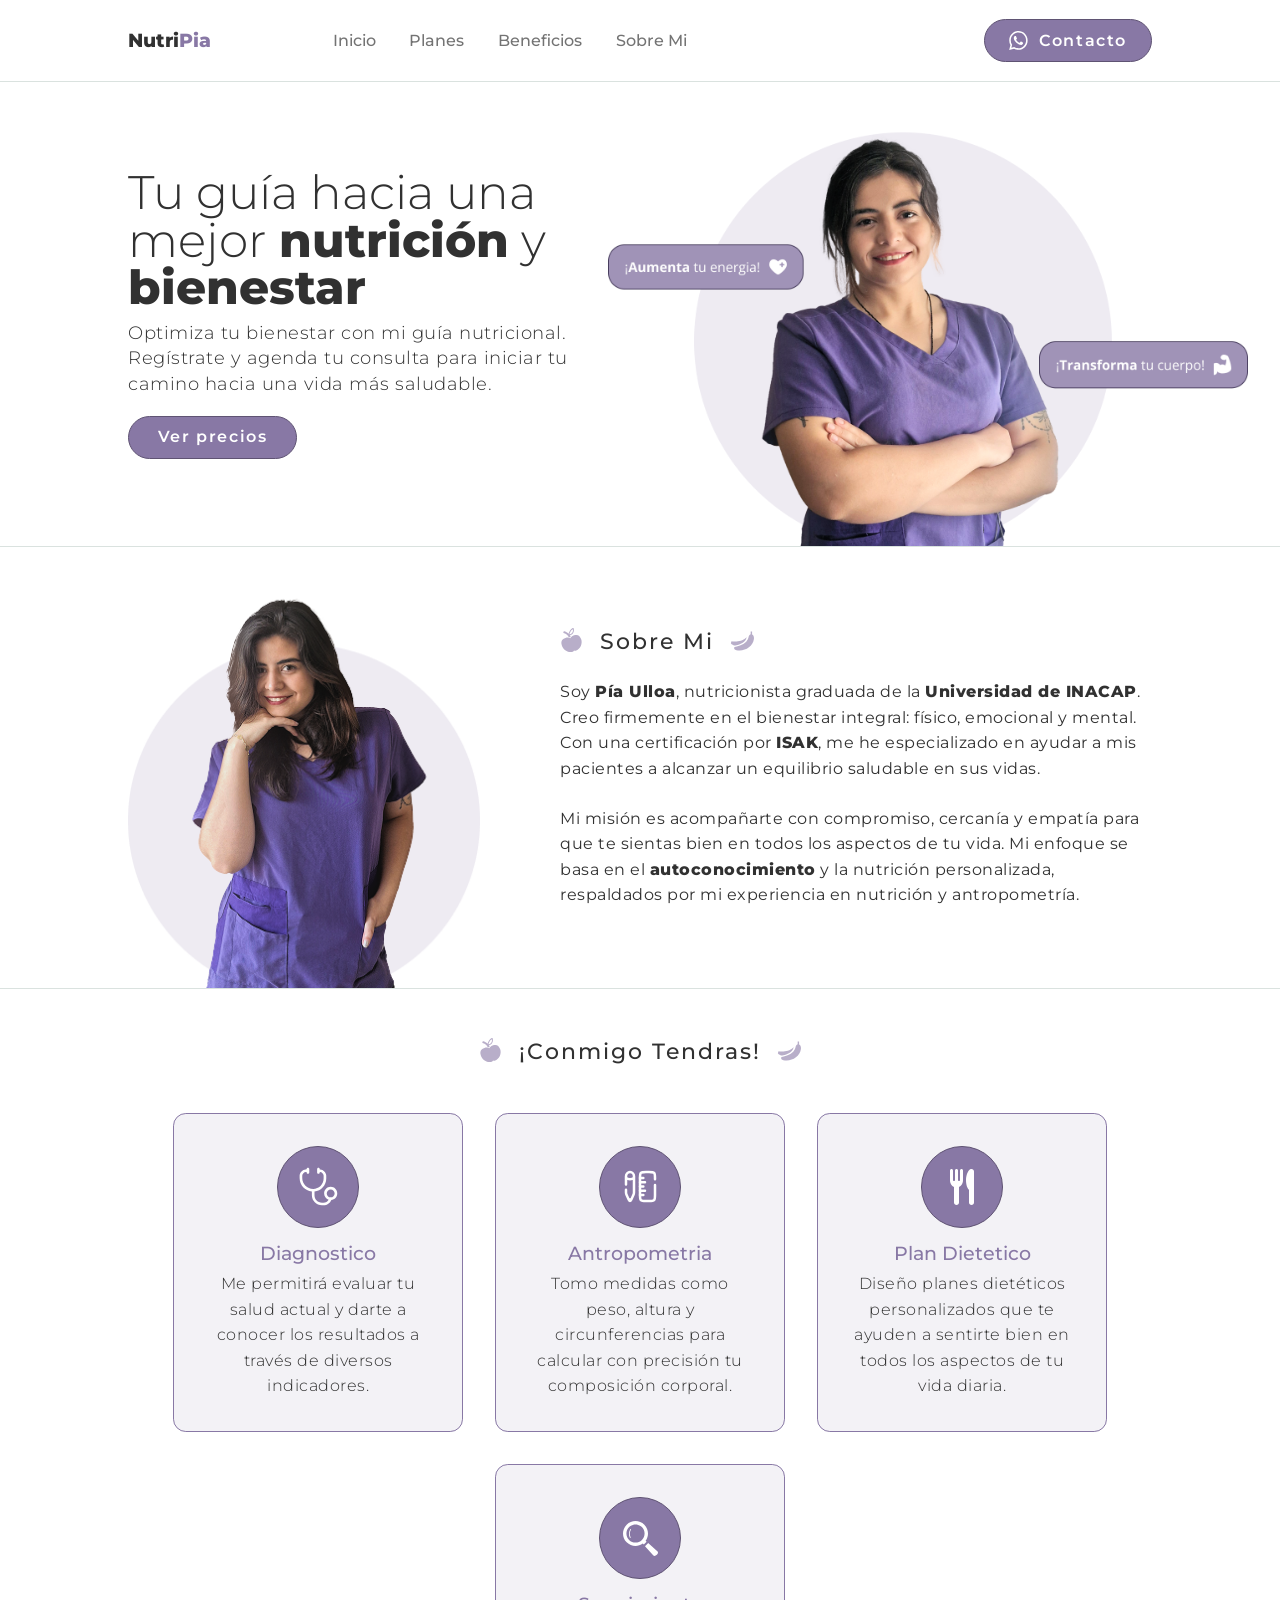
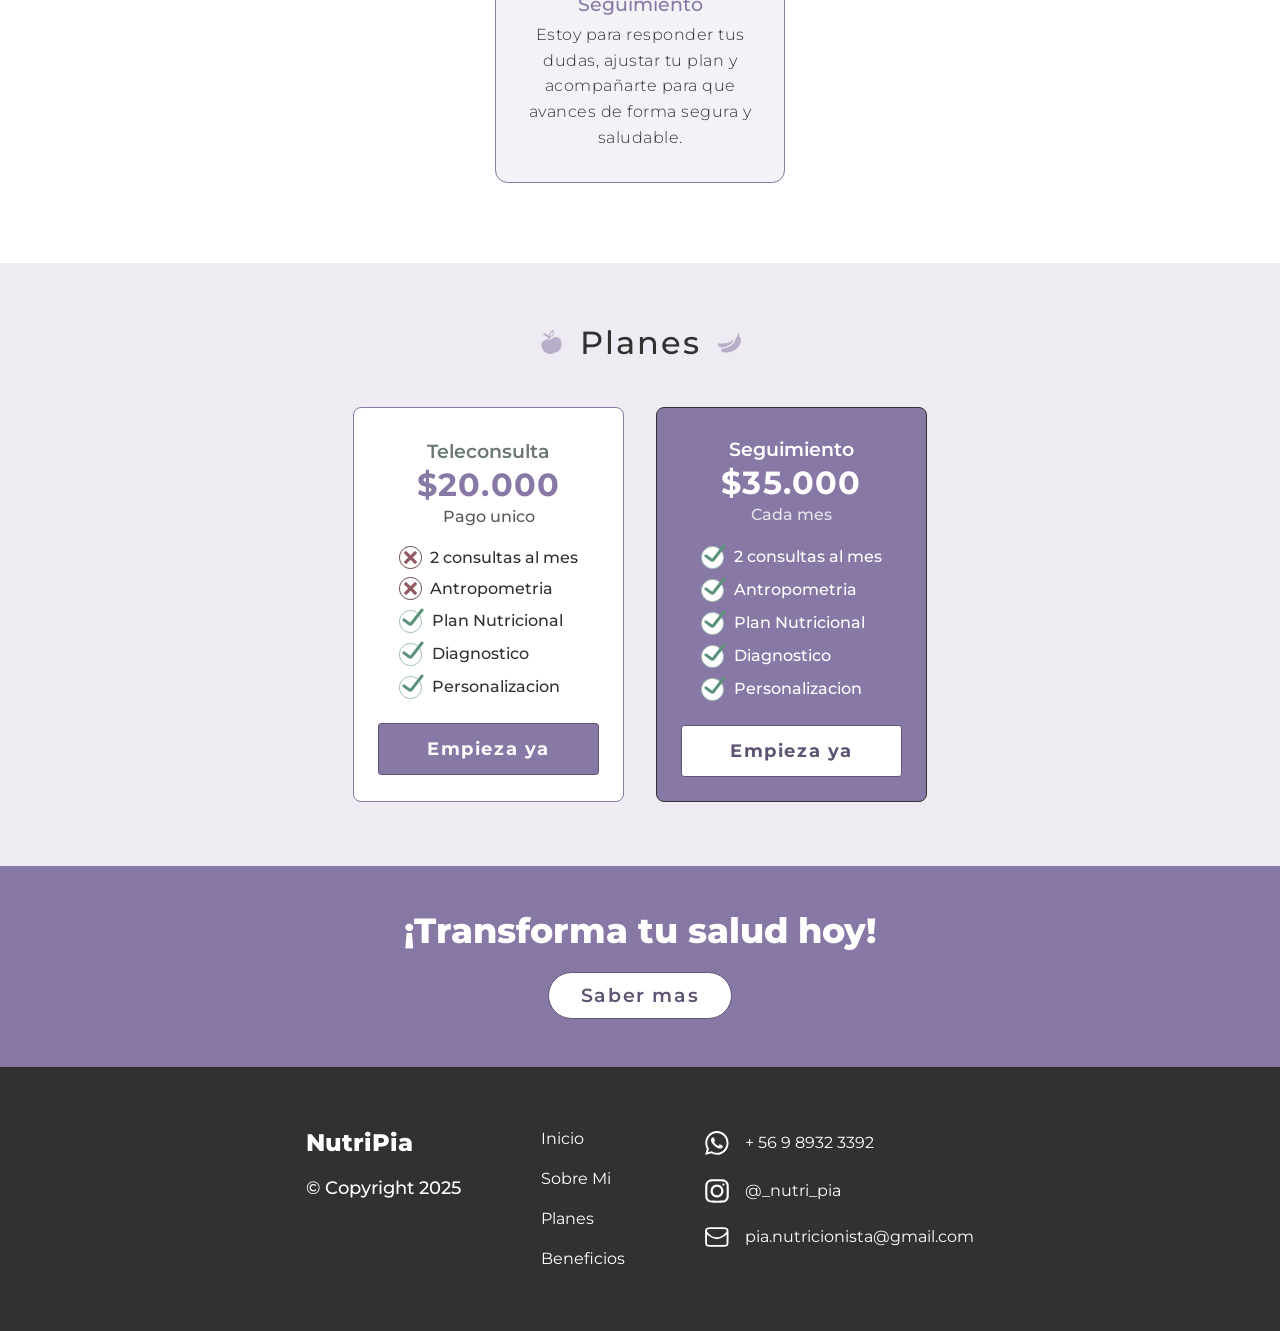
==== commit f07329dd: "feat(home): improve anchors" ====
--- a/index.html
+++ b/index.html
@@ -30,11 +30,15 @@
           <li><a href="#about">Sobre Mi</a></li>
         </ul>
         <ul class="navbar__navigation__auth">
-          <li><a href="login.html">Iniciar Sesion</a></li>
           <li>
-            <a href="register.html" class="button button--primary"
-              >Registrarse</a
+            <a
+              href="https://wa.me/56989323392"
+              target="_blank"
+              class="button button--contact"
             >
+              <img src="assets/icons/whatsapp-icon.svg" />
+              <span>Contacto</span>
+            </a>
           </li>
         </ul>
       </div>
@@ -54,7 +58,7 @@
             Optimiza tu bienestar con mi guía nutricional. Regístrate y agenda
             tu consulta para iniciar tu camino hacia una vida más saludable.
           </p>
-          <a href="/" class="button button--primary">Reserva tu Cita</a>
+          <a href="#pricing" class="button button--primary">Ver precios</a>
         </div>
       </section>
       <!-- About me -->
@@ -170,7 +174,12 @@
                 <span>Personalizacion</span>
               </li>
             </ul>
-            <a class="button button--primary" href="">Empieza ya</a>
+            <a
+              class="button button--primary"
+              href="https://wa.me/56989323392?text=Hola%21%20Me%20interesa%20una%20teleconsulta."
+              target="_blank"
+              >Empieza ya</a
+            >
           </li>
           <!-- Pricing Full -->
           <li class="pricing__box pricing__box--full">
@@ -199,45 +208,56 @@
                 <span>Personalizacion</span>
               </li>
             </ul>
-            <a class="button button--secundary" href="">Empieza ya</a>
+            <a
+              href="https://wa.me/56989323392?text=Hola%21%20Me%20interesa%20el%20plan%20con%20seguimiento."
+              target="_blank"
+              class="button button--secundary"
+              href=""
+              >Empieza ya</a
+            >
           </li>
         </ul>
       </section>
       <section class="cta">
         <h2>¡Transforma tu salud hoy!</h2>
-        <a class="button button--secundary">Registrate Ya</a>
+        <a
+          href="https://wa.me/56989323392text=Hola%21%20Me%20gustaria%20saber%20mas."
+          target="_blank"
+          class="button button--secundary"
+          >Saber mas</a
+        >
       </section>
     </main>
     <footer class="footer">
       <ul class="footer__logo">
         <li>
-          <a href="">NutriPia</a>
+          <a href="#hero">NutriPia</a>
         </li>
         <li>
           <span>© Copyright 2025</span>
         </li>
       </ul>
       <ul class="footer__navigation">
-        <li><a href="">Inicio</a></li>
-        <li><a href="">Sobre Mi</a></li>
-        <li><a href="">Planes</a></li>
-        <li><a href="">Beneficios</a></li>
+        <li><a href="#hero">Inicio</a></li>
+        <li><a href="#about">Sobre Mi</a></li>
+        <li><a href="#pricing">Planes</a></li>
+        <li><a href="#benefit">Beneficios</a></li>
       </ul>
       <ul class="footer__contact">
         <li>
-          <a href="">
+          <a href="tel:+56989323392">
             <img src="assets/icons/whatsapp-icon.svg" />
             <span>+ 56 9 8932 3392</span>
           </a>
         </li>
         <li>
-          <a href="">
+          <a href="https://www.instagram.com/_nutri_pia/" target="_blank">
             <img src="assets/icons/instagram-icon.svg" />
             <span>@_nutri_pia</span></a
           >
         </li>
         <li>
-          <a href="">
+          <a href="mailto:pia.nutricionista@gmail.com">
             <img src="assets/icons/mail-icon.svg" />
             <span>pia.nutricionista@gmail.com </span>
           </a>
--- a/assets/styles/shared.css
+++ b/assets/styles/shared.css
@@ -1,12 +1,37 @@
 /* Button */
 .button {
-  display: block;
+  display: flex;
+  justify-content: center;
+  align-items: center;
   border-radius: 10rem;
   padding: 0.8rem 1.8rem;
   letter-spacing: 0.1rem;
   font-size: 1rem;
   font-weight: 700;
   transition: 150ms ease-in;
+  cursor: pointer;
+}
+
+.button--contact img {
+  width: 1.2rem;
+}
+
+.button--contact {
+  background-color: #8878a5;
+  border: 1px solid #5f5373;
+  color: white;
+  padding: 0.7rem 1.5rem;
+  gap: 0.7rem;
+}
+
+.button:hover {
+  opacity: 0.5;
+}
+
+.button--contact:hover {
+  opacity: 1;
+  background-color: #7fa59c;
+  border: 1px solid #38594a;
 }
 
 .button--primary {
@@ -19,10 +44,6 @@
   background-color: white;
   border: 1px solid #5f5373;
   color: #5f5373;
-}
-
-.button:hover {
-  opacity: 0.5;
 }
 
 .border-bottom {
--- a/assets/styles/cta.css
+++ b/assets/styles/cta.css
@@ -16,4 +16,5 @@
 
 .cta .button {
   padding-inline: 2rem;
+  font-size: 1.2rem;
 }
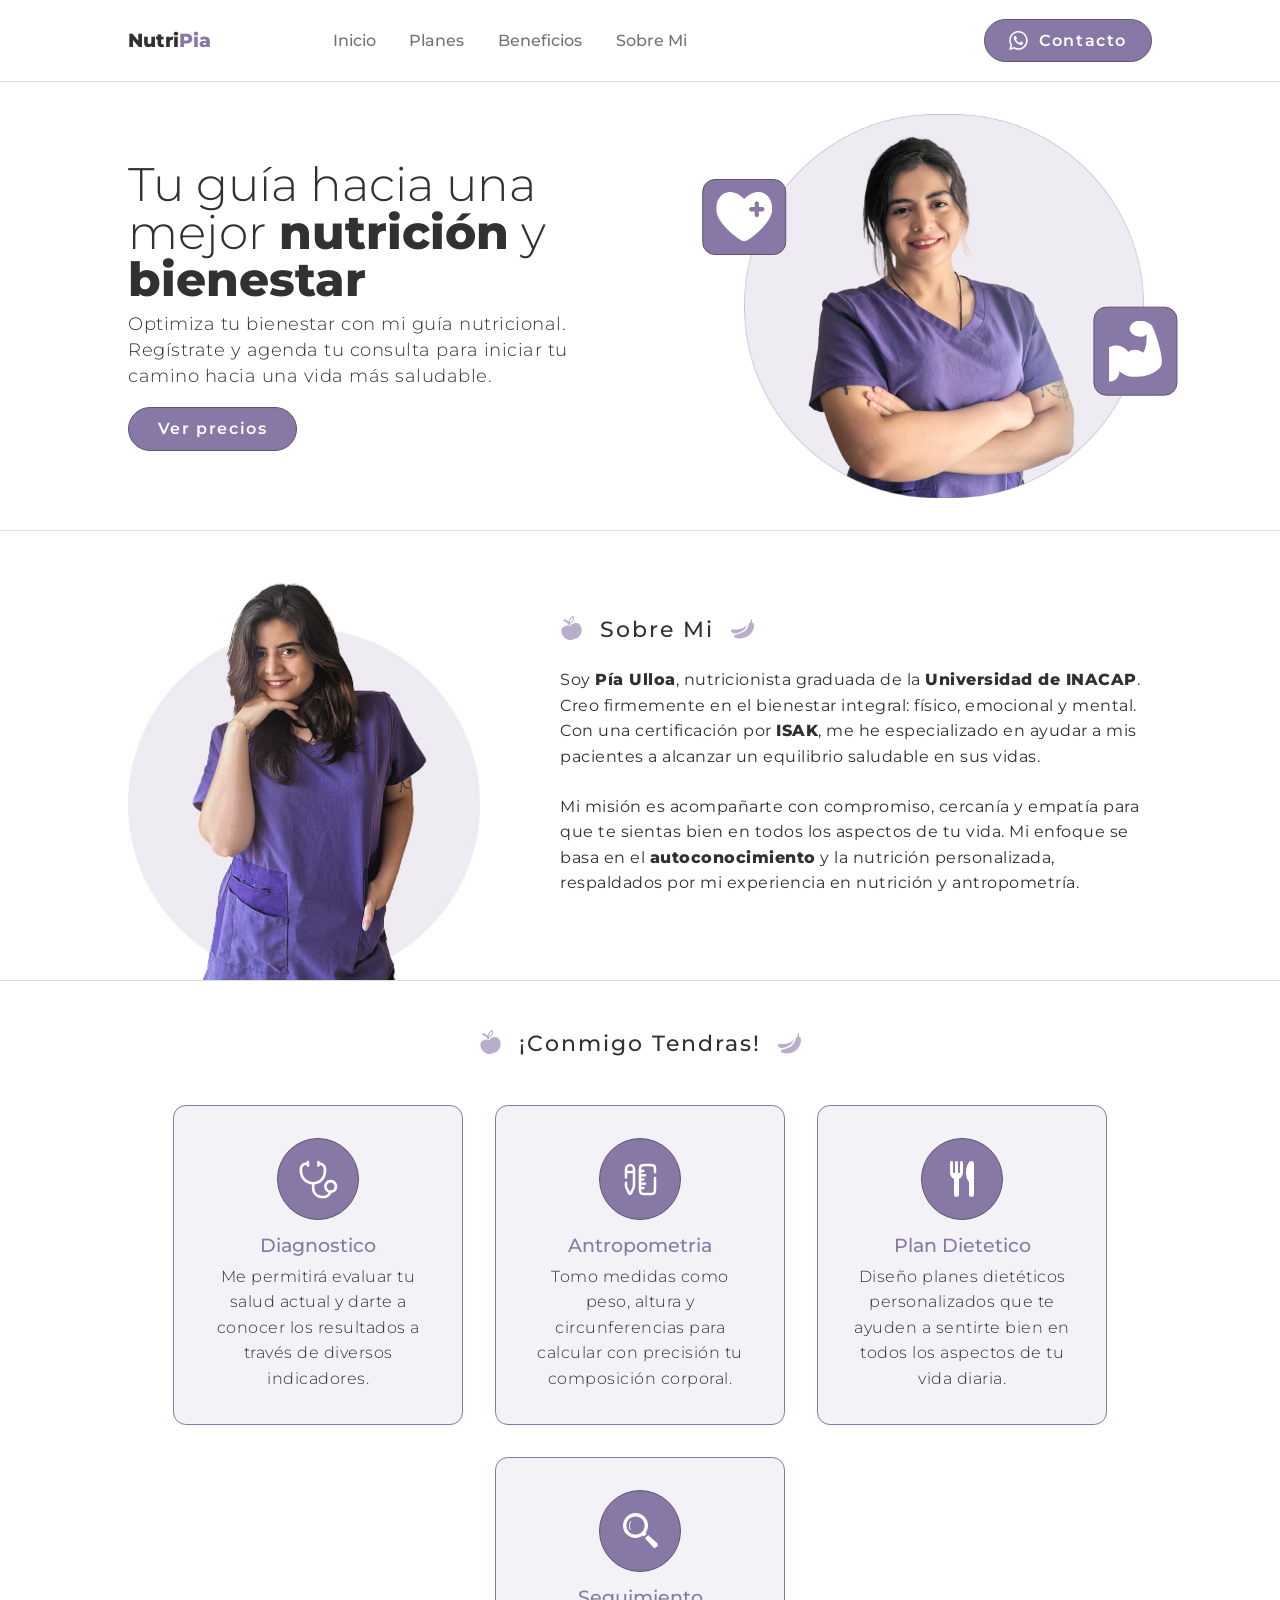
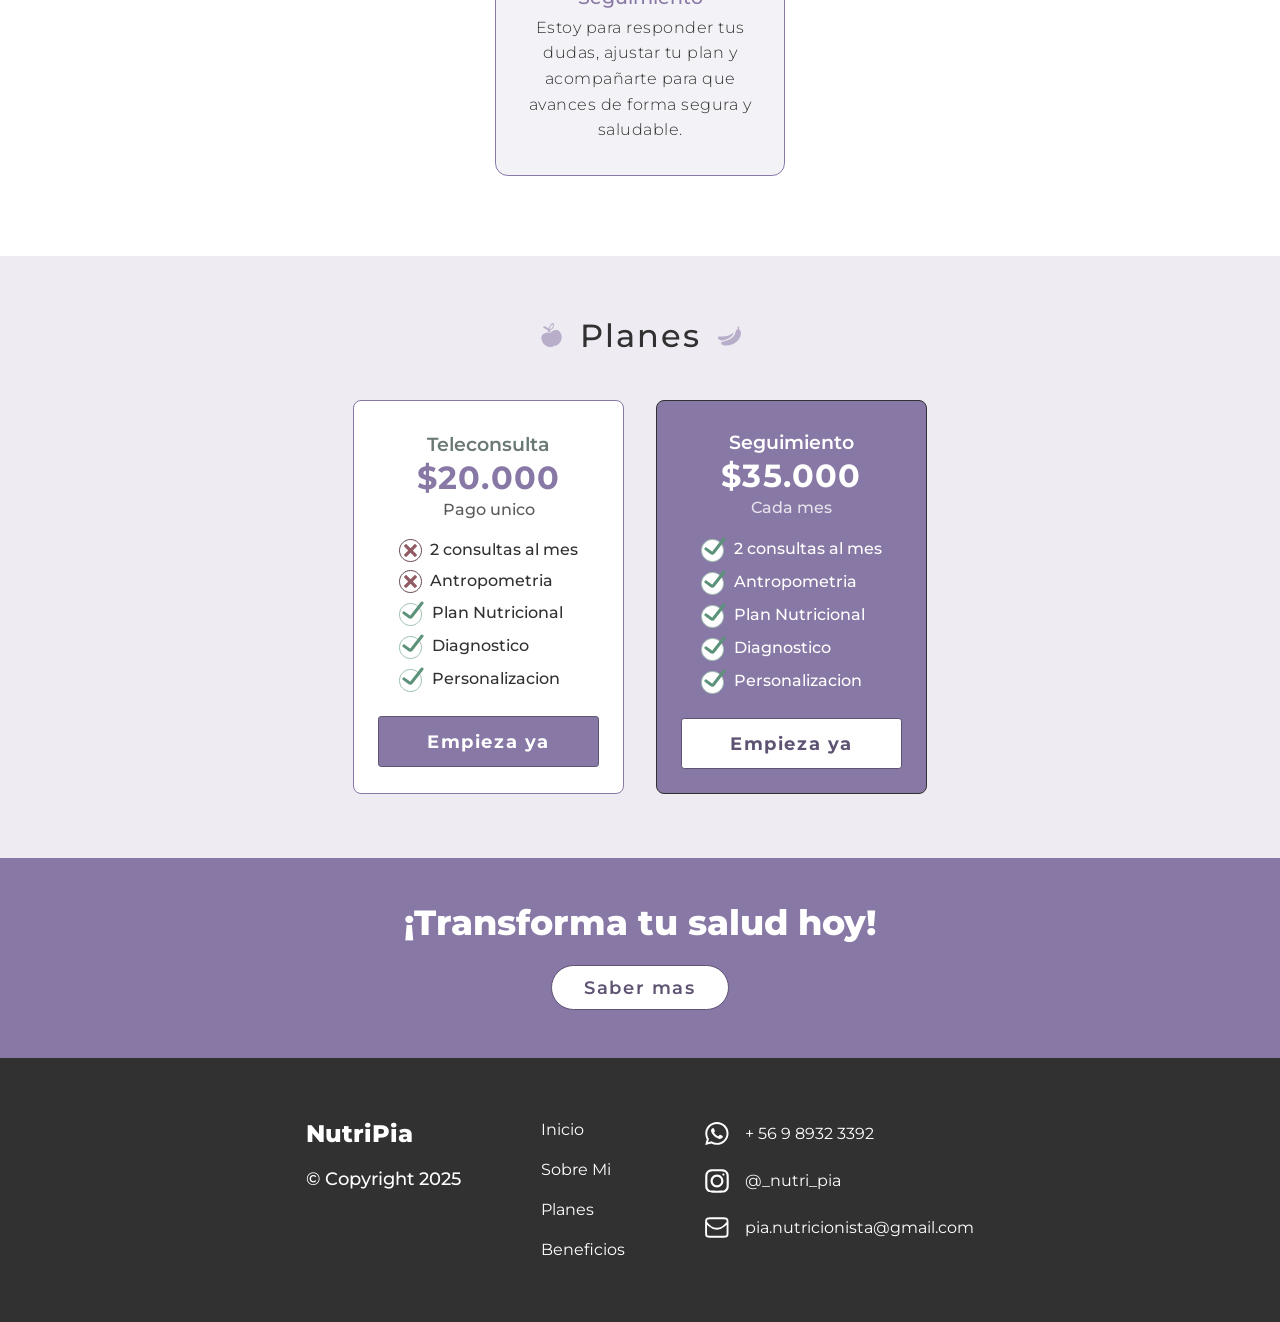
==== commit 21d7c351: "refactor(home): modify the hero image to instead handle the bubbles manually" ====
--- a/index.html
+++ b/index.html
@@ -50,7 +50,15 @@
       <!-- Hero Section -->
       <section id="hero" class="hero border-bottom">
         <div class="hero__image">
-          <img src="assets/images/mobile-hero.png" />
+          <div class="hero__bubble">
+            <img src="assets/icons/heart-icon.svg" />
+            <span>¡<b>Aumenta</b> tu energia!</span>
+          </div>
+          <img src="assets/images/hero-image.png" />
+          <div class="hero__bubble">
+            <img src="assets/icons/muscle-icon.svg" />
+            <span>¡<b>Transforma</b> tu cuerpo!</span>
+          </div>
         </div>
         <div class="hero__description">
           <h1>Tu guía hacia una mejor <b>nutrición</b> y <b>bienestar</b></h1>
@@ -84,7 +92,7 @@
           </p>
         </div>
         <div class="about__image">
-          <img src="assets/images/about-image.png" />
+          <img src="assets/images/about-image.jpg" />
         </div>
       </section>
       <!-- Benefit -->
--- a/assets/styles/navbar.css
+++ b/assets/styles/navbar.css
@@ -36,6 +36,7 @@
   text-align: center;
   right: 5dvw;
   top: 100%;
+  z-index: 20;
   border-radius: 1rem;
   border: 1px solid #8878a5;
   color: #737373;
--- a/assets/styles/hero.css
+++ b/assets/styles/hero.css
@@ -29,9 +29,43 @@
 
 .hero__image {
   margin-block: 1rem;
+  position: relative;
 }
 
-.hero__image img {
+.hero__bubble {
+  display: flex;
+  color: white;
+  position: absolute;
+  width: fit-content;
+  justify-content: center;
+  align-items: center;
+  background-color: #8878a5;
+  padding: 0.8rem;
+  border-radius: 0.8rem;
+  border: 1px solid #5f5373;
+}
+
+.hero__image .hero__bubble:first-of-type {
+  left: 0;
+  top: 30%;
+  transform: translate(-50%, -50%);
+}
+
+.hero__image .hero__bubble:last-of-type {
+  right: 0;
+  top: 60%;
+  transform: translate(40%, -50%);
+}
+
+.hero__bubble span {
+  display: none;
+}
+
+.hero__bubble img {
+  width: clamp(2.5rem, 10vw, 3.5rem);
+}
+
+.hero__image > img {
   height: auto;
   width: clamp(18rem, 50vw, 25rem);
 }
@@ -43,6 +77,7 @@
     align-items: center;
     padding-block: 0;
   }
+
   .hero__description {
     text-align: left;
     margin-inline: 0;
@@ -50,19 +85,40 @@
     order: 1;
     padding-left: 10dvw;
   }
+
   .hero__description h1 {
     max-width: 15ch;
   }
 
   .hero__image {
     margin: 0 auto;
-    padding-right: 2rem;
+    padding-block: 2rem;
     order: 2;
   }
-  .hero__image img {
-    margin-top: 2rem;
-    content: url("../images/desktop-hero.png");
-    max-width: none;
-    width: clamp(25rem, 50vw, 45rem);
+
+  .hero__image > img {
+    max-width: 25rem;
   }
 }
+
+@media (min-width: 90rem) {
+  .hero__bubble span {
+    display: block;
+  }
+
+  .hero__bubble {
+    gap: 1rem;
+  }
+
+  .hero__bubble img {
+    width: 1.5rem;
+  }
+
+  .hero__image .hero__bubble:first-of-type {
+    transform: translate(-60%, 0%);
+  }
+
+  .hero__image .hero__bubble:last-of-type {
+    transform: translate(70%, -50%);
+  }
+}
--- a/assets/styles/cta.css
+++ b/assets/styles/cta.css
@@ -16,5 +16,5 @@
 
 .cta .button {
   padding-inline: 2rem;
-  font-size: 1.2rem;
+  font-size: 1.1rem;
 }
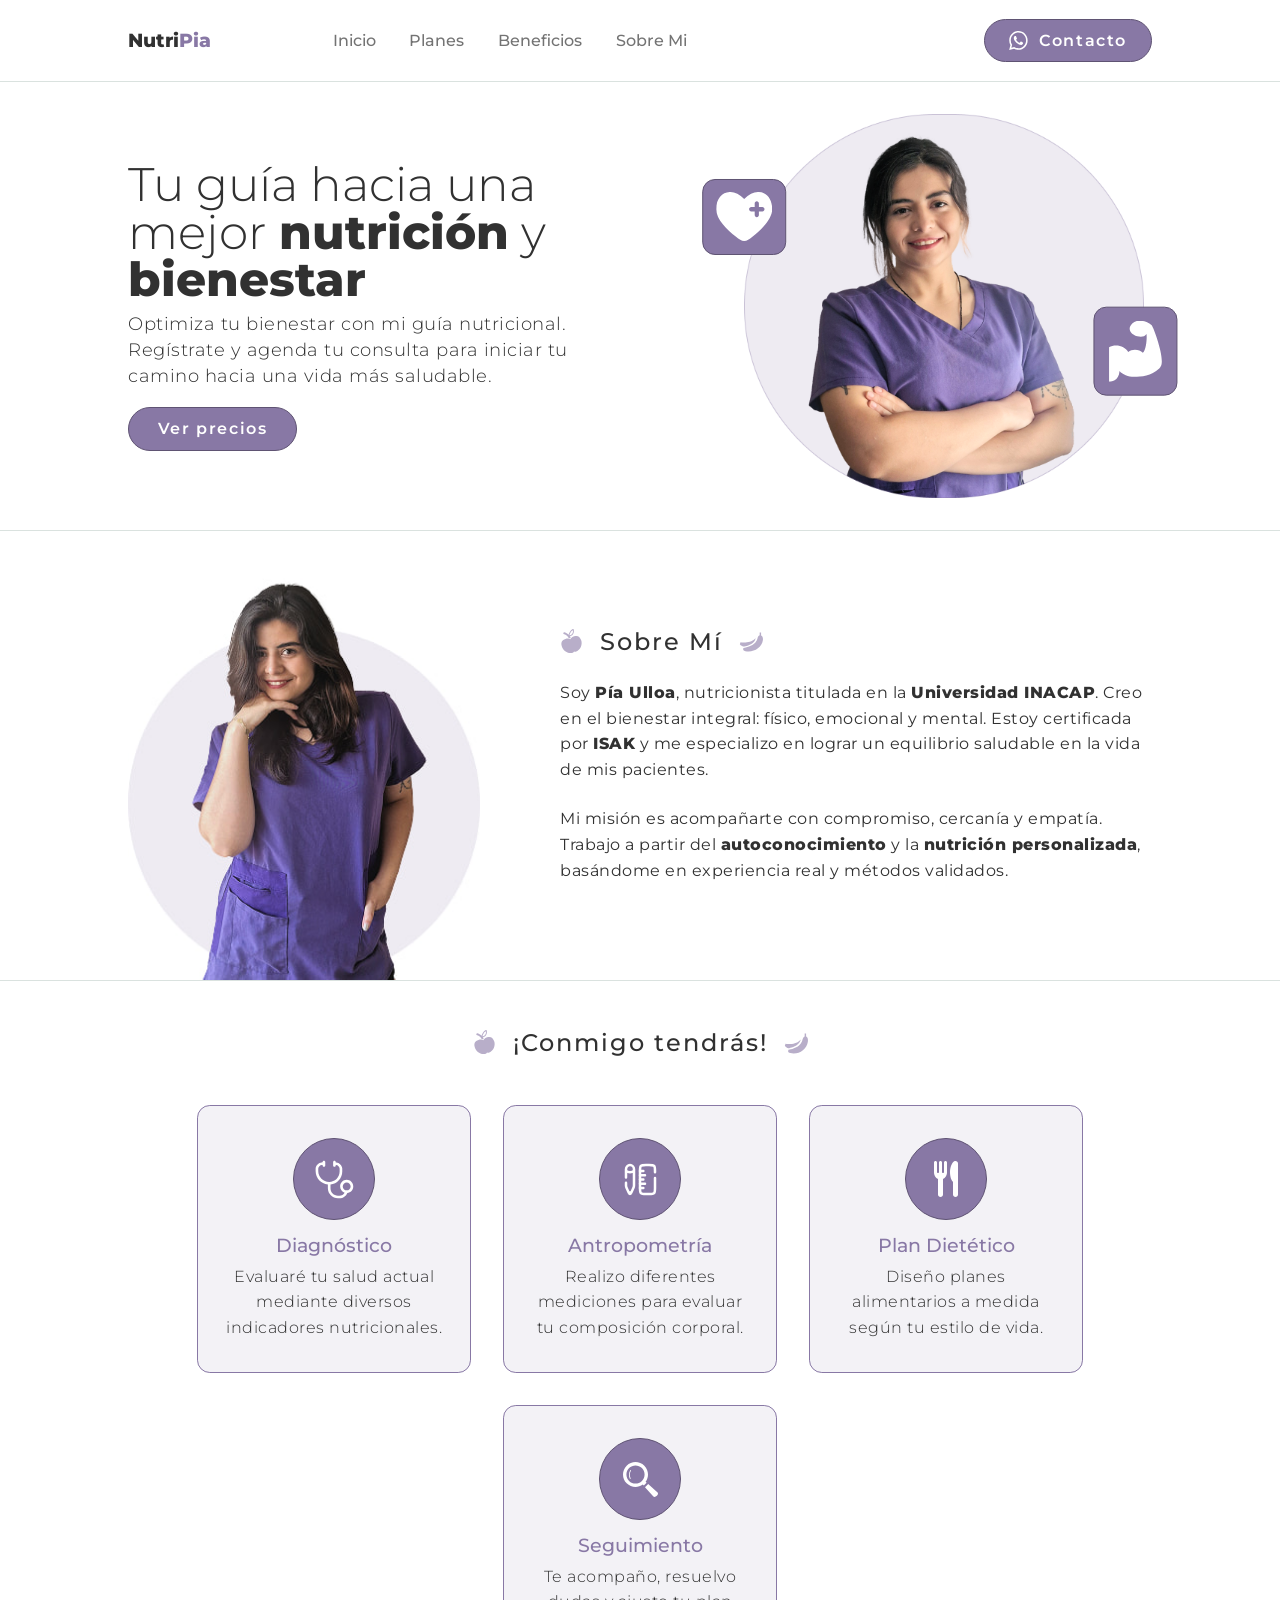
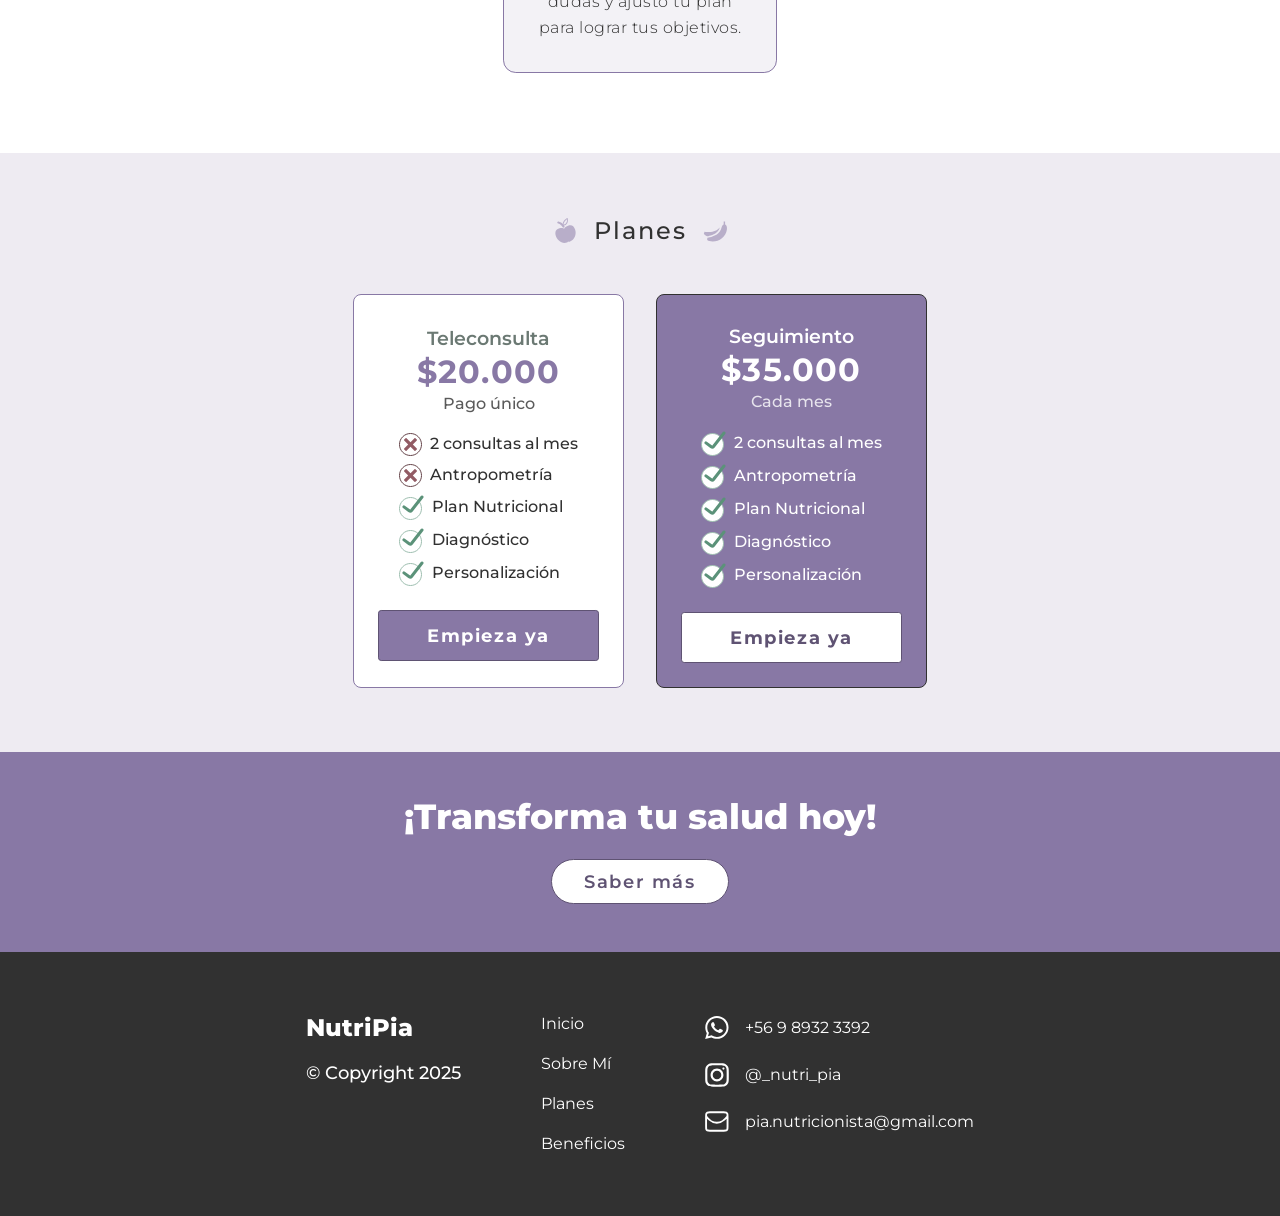
==== commit 9049c13c: "fix(home): refactor for SEO purposes and issues with whatsapp links" ====
--- a/index.html
+++ b/index.html
@@ -3,7 +3,33 @@
   <head>
     <meta charset="UTF-8" />
     <meta name="viewport" content="width=device-width, initial-scale=1.0" />
-    <title>Nutripia | Nutricionista</title>
+
+    <!-- SEO -->
+    <meta
+      name="description"
+      content="Nutricionista profesional en Chile. Consulta online y planes personalizados para mejorar tu salud y bienestar con Pía Ulloa."
+    />
+    <meta
+      name="keywords"
+      content="nutricionista, consulta nutricional, teleconsulta, salud, alimentación, bienestar, planes nutricionales, chile"
+    />
+    <meta name="author" content="Pía Ulloa" />
+    <meta name="robots" content="index, follow" />
+
+    <!-- Open Graph -->
+    <meta property="og:title" content="NutriPia | Nutricionista en Chile" />
+    <meta
+      property="og:description"
+      content="Consulta nutricional personalizada con Pía Ulloa. Mejora tu salud y bienestar con planes hechos a tu medida."
+    />
+    <meta
+      property="og:image"
+      content="https://nutripia.netlify.app/assets/images/hero-image.png"
+    />
+    <meta property="og:type" content="website" />
+    <meta property="og:url" content="https://nutripia.netlify.app" />
+
+    <!-- CSS -->
     <link rel="stylesheet" href="assets/styles/fonts.css" />
     <link rel="stylesheet" href="assets/styles/reset.css" />
     <link rel="stylesheet" href="assets/styles/shared.css" />
@@ -15,14 +41,19 @@
     <link rel="stylesheet" href="assets/styles/pricing.css" />
     <link rel="stylesheet" href="assets/styles/cta.css" />
     <link rel="stylesheet" href="assets/styles/footer.css" />
+
+    <title>NutriPia con Pía Ulloa | Nutricionista en Chile</title>
   </head>
   <body>
     <header class="navbar">
-      <a href="index.html" class="navbar__logo">
-        <span>Nutri</span>
-        <span>Pia</span>
+      <a href="index.html" class="navbar__logo" aria-label="Logo NutriPia">
+        <span>Nutri</span><span>Pia</span>
       </a>
-      <div id="navigationMenu" class="navbar__navigation">
+      <nav
+        id="navigationMenu"
+        class="navbar__navigation"
+        aria-label="Navegación principal"
+      >
         <ul class="navbar__navigation__content">
           <li><a href="#hero">Inicio</a></li>
           <li><a href="#pricing">Planes</a></li>
@@ -35,28 +66,41 @@
               href="https://wa.me/56989323392"
               target="_blank"
               class="button button--contact"
+              aria-label="Contacto por WhatsApp"
             >
-              <img src="assets/icons/whatsapp-icon.svg" />
+              <img src="assets/icons/whatsapp-icon.svg" alt="Icono WhatsApp" />
               <span>Contacto</span>
             </a>
           </li>
         </ul>
-      </div>
-      <button id="menuToggler" class="navbar__navigation__toggler">
-        <img id="menuTogglerIcon" src="assets/icons/hamburguer.svg" />
+      </nav>
+      <button
+        id="menuToggler"
+        class="navbar__navigation__toggler"
+        aria-label="Abrir menú"
+      >
+        <img
+          id="menuTogglerIcon"
+          src="assets/icons/hamburguer.svg"
+          alt="Icono menú"
+        />
       </button>
     </header>
+
     <main>
       <!-- Hero Section -->
       <section id="hero" class="hero border-bottom">
         <div class="hero__image">
           <div class="hero__bubble">
-            <img src="assets/icons/heart-icon.svg" />
-            <span>¡<b>Aumenta</b> tu energia!</span>
+            <img src="assets/icons/heart-icon.svg" alt="Icono corazón" />
+            <span>¡<b>Aumenta</b> tu energía!</span>
           </div>
-          <img src="assets/images/hero-image.png" />
+          <img
+            src="assets/images/hero-image.png"
+            alt="Nutricionista atendiendo a paciente feliz"
+          />
           <div class="hero__bubble">
-            <img src="assets/icons/muscle-icon.svg" />
+            <img src="assets/icons/muscle-icon.svg" alt="Icono músculo" />
             <span>¡<b>Transforma</b> tu cuerpo!</span>
           </div>
         </div>
@@ -69,117 +113,136 @@
           <a href="#pricing" class="button button--primary">Ver precios</a>
         </div>
       </section>
+
       <!-- About me -->
       <section id="about" class="about border-bottom">
         <div class="about__description">
           <div class="title about__title">
-            <img src="assets/icons/apple-icon.svg" />
-            <h2>Sobre Mi</h2>
-            <img src="assets/icons/banana-icon.svg" />
+            <img src="assets/icons/apple-icon.svg" alt="Icono manzana" />
+            <h2>Sobre Mí</h2>
+            <img src="assets/icons/banana-icon.svg" alt="Icono plátano" />
           </div>
           <p>
-            Soy <b>Pía Ulloa</b>, nutricionista graduada de la
-            <b>Universidad de INACAP</b>. Creo firmemente en el bienestar
-            integral: físico, emocional y mental. Con una certificación por
-            <b>ISAK</b>, me he especializado en ayudar a mis pacientes a
-            alcanzar un equilibrio saludable en sus vidas.
+            Soy <b>Pía Ulloa</b>, nutricionista titulada en la
+            <b>Universidad INACAP</b>. Creo en el bienestar integral: físico,
+            emocional y mental. Estoy certificada por <b>ISAK</b> y me
+            especializo en lograr un equilibrio saludable en la vida de mis
+            pacientes.
           </p>
           <p>
-            Mi misión es acompañarte con compromiso, cercanía y empatía para que
-            te sientas bien en todos los aspectos de tu vida. Mi enfoque se basa
-            en el <b>autoconocimiento</b> y la nutrición personalizada,
-            respaldados por mi experiencia en nutrición y antropometría.
+            Mi misión es acompañarte con compromiso, cercanía y empatía. Trabajo
+            a partir del <b>autoconocimiento</b> y la
+            <b>nutrición personalizada</b>, basándome en experiencia real y
+            métodos validados.
           </p>
         </div>
         <div class="about__image">
-          <img src="assets/images/about-image.jpg" />
-        </div>
-      </section>
+          <img
+            src="assets/images/about-image.jpg"
+            alt="Pía Ulloa nutricionista profesional"
+          />
+        </div>
+      </section>
+
       <!-- Benefit -->
       <section id="benefit" class="benefit">
         <div class="title benefit__title">
-          <img src="assets/icons/apple-icon.svg" />
-          <h2>¡Conmigo Tendras!</h2>
-          <img src="assets/icons/banana-icon.svg" />
+          <img src="assets/icons/apple-icon.svg" alt="Icono manzana" />
+          <h2>¡Conmigo tendrás!</h2>
+          <img src="assets/icons/banana-icon.svg" alt="Icono plátano" />
         </div>
         <ul class="benefit__list">
-          <!-- Benefit Box -->
           <li class="benefit__box">
             <div class="benefit__box__icon">
-              <img src="assets/icons/diagnosis-icon.svg" />
+              <img
+                src="assets/icons/diagnosis-icon.svg"
+                alt="Icono diagnóstico"
+              />
             </div>
-            <h3>Diagnostico</h3>
+            <h3>Diagnóstico</h3>
             <p>
-              Me permitirá evaluar tu salud actual y darte a conocer los
-              resultados a través de diversos indicadores.
+              Evaluaré tu salud actual mediante diversos indicadores
+              nutricionales.
             </p>
           </li>
-          <!-- Benefit Box -->
           <li class="benefit__box">
             <div class="benefit__box__icon">
-              <img src="assets/icons/measures-icon.svg" />
+              <img
+                src="assets/icons/measures-icon.svg"
+                alt="Icono medidas corporales"
+              />
             </div>
-            <h3>Antropometria</h3>
+            <h3>Antropometría</h3>
             <p>
-              Tomo medidas como peso, altura y circunferencias para calcular con
-              precisión tu composición corporal.
+              Realizo diferentes mediciones para evaluar tu composición
+              corporal.
             </p>
           </li>
           <li class="benefit__box">
             <div class="benefit__box__icon">
-              <img src="assets/icons/diet-icon.svg" />
+              <img
+                src="assets/icons/diet-icon.svg"
+                alt="Icono dieta personalizada"
+              />
             </div>
-            <h3>Plan Dietetico</h3>
-            <p>
-              Diseño planes dietéticos personalizados que te ayuden a sentirte
-              bien en todos los aspectos de tu vida diaria.
-            </p>
+            <h3>Plan Dietético</h3>
+            <p>Diseño planes alimentarios a medida según tu estilo de vida.</p>
           </li>
           <li class="benefit__box">
             <div class="benefit__box__icon">
-              <img src="assets/icons/lookup-icon.svg" />
+              <img src="assets/icons/lookup-icon.svg" alt="Icono seguimiento" />
             </div>
             <h3>Seguimiento</h3>
             <p>
-              Estoy para responder tus dudas, ajustar tu plan y acompañarte para
-              que avances de forma segura y saludable.
+              Te acompaño, resuelvo dudas y ajusto tu plan para lograr tus
+              objetivos.
             </p>
           </li>
         </ul>
       </section>
-      <!-- Pricing Section -->
+
+      <!-- Pricing -->
       <section id="pricing" class="pricing">
         <div class="title pricing__title">
-          <img src="assets/icons/apple-icon.svg" />
+          <img src="assets/icons/apple-icon.svg" alt="Icono manzana" />
           <h2>Planes</h2>
-          <img src="assets/icons/banana-icon.svg" />
+          <img src="assets/icons/banana-icon.svg" alt="Icono plátano" />
         </div>
         <ul class="pricing__list">
-          <!-- Pricing Minimun -->
           <li class="pricing__box">
             <span class="pricing__box__title">Teleconsulta</span>
             <h4>$20.000</h4>
-            <span class="pricing__box__sub_title">Pago unico</span>
+            <span class="pricing__box__sub_title">Pago único</span>
             <ul>
               <li>
-                <img src="assets/icons/feature-out.svg" />
-                <span>2 consultas al mes</span>
-              </li>
-              <li>
-                <img src="assets/icons/feature-out.svg" />
-                <span>Antropometria</span>
-              </li>
-              <li>
-                <img src="assets/icons/feature-in.svg" />
-                <span>Plan Nutricional</span>
-              </li>
-              <li>
-                <img src="assets/icons/feature-in.svg" />
-                <span>Diagnostico</span>
-              </li>
-              <li>
-                <img src="assets/icons/feature-in.svg" />
-                <span>Personalizacion</span>
+                <img
+                  src="assets/icons/feature-out.svg"
+                  alt="Sin consulta extra"
+                /><span>2 consultas al mes</span>
+              </li>
+              <li>
+                <img
+                  src="assets/icons/feature-out.svg"
+                  alt="Sin antropometría presencial"
+                /><span>Antropometría</span>
+              </li>
+              <li>
+                <img
+                  src="assets/icons/feature-in.svg"
+                  alt="Incluye plan"
+                /><span>Plan Nutricional</span>
+              </li>
+              <li>
+                <img
+                  src="assets/icons/feature-in.svg"
+                  alt="Incluye diagnóstico"
+                /><span>Diagnóstico</span>
+              </li>
+              <li>
+                <img
+                  src="assets/icons/feature-in.svg"
+                  alt="Incluye personalización"
+                /><span>Personalización</span>
               </li>
             </ul>
             <a
@@ -189,89 +252,105 @@
               >Empieza ya</a
             >
           </li>
-          <!-- Pricing Full -->
+
           <li class="pricing__box pricing__box--full">
             <span class="pricing__box__title">Seguimiento</span>
             <h4>$35.000</h4>
             <span class="pricing__box__sub_title">Cada mes</span>
             <ul>
               <li>
-                <img src="assets/icons/feature-in.svg" />
-                <span>2 consultas al mes</span>
-              </li>
-              <li>
-                <img src="assets/icons/feature-in.svg" />
-                <span>Antropometria</span>
-              </li>
-              <li>
-                <img src="assets/icons/feature-in.svg" />
-                <span>Plan Nutricional</span>
-              </li>
-              <li>
-                <img src="assets/icons/feature-in.svg" />
-                <span>Diagnostico</span>
-              </li>
-              <li>
-                <img src="assets/icons/feature-in.svg" />
-                <span>Personalizacion</span>
+                <img
+                  src="assets/icons/feature-in.svg"
+                  alt="Incluye consultas"
+                /><span>2 consultas al mes</span>
+              </li>
+              <li>
+                <img
+                  src="assets/icons/feature-in.svg"
+                  alt="Incluye antropometría"
+                /><span>Antropometría</span>
+              </li>
+              <li>
+                <img
+                  src="assets/icons/feature-in.svg"
+                  alt="Incluye plan"
+                /><span>Plan Nutricional</span>
+              </li>
+              <li>
+                <img
+                  src="assets/icons/feature-in.svg"
+                  alt="Incluye diagnóstico"
+                /><span>Diagnóstico</span>
+              </li>
+              <li>
+                <img
+                  src="assets/icons/feature-in.svg"
+                  alt="Incluye personalización"
+                /><span>Personalización</span>
               </li>
             </ul>
             <a
               href="https://wa.me/56989323392?text=Hola%21%20Me%20interesa%20el%20plan%20con%20seguimiento."
               target="_blank"
               class="button button--secundary"
-              href=""
               >Empieza ya</a
             >
           </li>
         </ul>
       </section>
+
+      <!-- CTA -->
       <section class="cta">
         <h2>¡Transforma tu salud hoy!</h2>
         <a
-          href="https://wa.me/56989323392text=Hola%21%20Me%20gustaria%20saber%20mas."
+          href="https://wa.me/56989323392?text=Hola%21%20Me%20gustaria%20saber%20mas."
           target="_blank"
           class="button button--secundary"
-          >Saber mas</a
+          >Saber más</a
         >
       </section>
     </main>
+
+    <!-- Footer -->
     <footer class="footer">
       <ul class="footer__logo">
-        <li>
-          <a href="#hero">NutriPia</a>
-        </li>
-        <li>
-          <span>© Copyright 2025</span>
-        </li>
+        <li><a href="#hero">NutriPia</a></li>
+        <li><span>© Copyright 2025</span></li>
       </ul>
       <ul class="footer__navigation">
         <li><a href="#hero">Inicio</a></li>
-        <li><a href="#about">Sobre Mi</a></li>
+        <li><a href="#about">Sobre Mí</a></li>
         <li><a href="#pricing">Planes</a></li>
         <li><a href="#benefit">Beneficios</a></li>
       </ul>
       <ul class="footer__contact">
         <li>
-          <a href="tel:+56989323392">
-            <img src="assets/icons/whatsapp-icon.svg" />
-            <span>+ 56 9 8932 3392</span>
-          </a>
-        </li>
-        <li>
-          <a href="https://www.instagram.com/_nutri_pia/" target="_blank">
-            <img src="assets/icons/instagram-icon.svg" />
-            <span>@_nutri_pia</span></a
+          <a href="tel:+56989323392"
+            ><img
+              src="assets/icons/whatsapp-icon.svg"
+              alt="Icono teléfono"
+            /><span>+56 9 8932 3392</span></a
           >
         </li>
         <li>
-          <a href="mailto:pia.nutricionista@gmail.com">
-            <img src="assets/icons/mail-icon.svg" />
-            <span>pia.nutricionista@gmail.com </span>
-          </a>
+          <a href="https://www.instagram.com/_nutri_pia/" target="_blank"
+            ><img
+              src="assets/icons/instagram-icon.svg"
+              alt="Icono Instagram"
+            /><span>@_nutri_pia</span></a
+          >
+        </li>
+        <li>
+          <a href="mailto:pia.nutricionista@gmail.com"
+            ><img src="assets/icons/mail-icon.svg" alt="Icono correo" /><span
+              >pia.nutricionista@gmail.com</span
+            ></a
+          >
         </li>
       </ul>
     </footer>
+
+    <!-- Scripts -->
     <script src="assets/script.js"></script>
   </body>
 </html>
--- a/assets/styles/about.css
+++ b/assets/styles/about.css
@@ -47,5 +47,6 @@
   }
   .about__title {
     justify-content: start;
+    font-size: 1.5rem;
   }
 }
--- a/assets/styles/benefit.css
+++ b/assets/styles/benefit.css
@@ -22,7 +22,7 @@
   justify-content: center;
   flex-direction: column;
   align-items: center;
-  padding: 2rem;
+  padding: 2rem 1.5rem;
   background-color: #f3f2f6;
   border-radius: 0.8rem;
   border: 1px solid #8878a5;
@@ -59,4 +59,7 @@
   .benefit__list {
     flex-direction: row;
   }
+  .benefit__title {
+    font-size: 1.5rem;
+  }
 }
--- a/assets/styles/pricing.css
+++ b/assets/styles/pricing.css
@@ -100,7 +100,7 @@
   }
 
   .pricing__title {
-    font-size: 2rem;
+    font-size: 1.5rem;
     margin-bottom: 3rem;
   }
 }
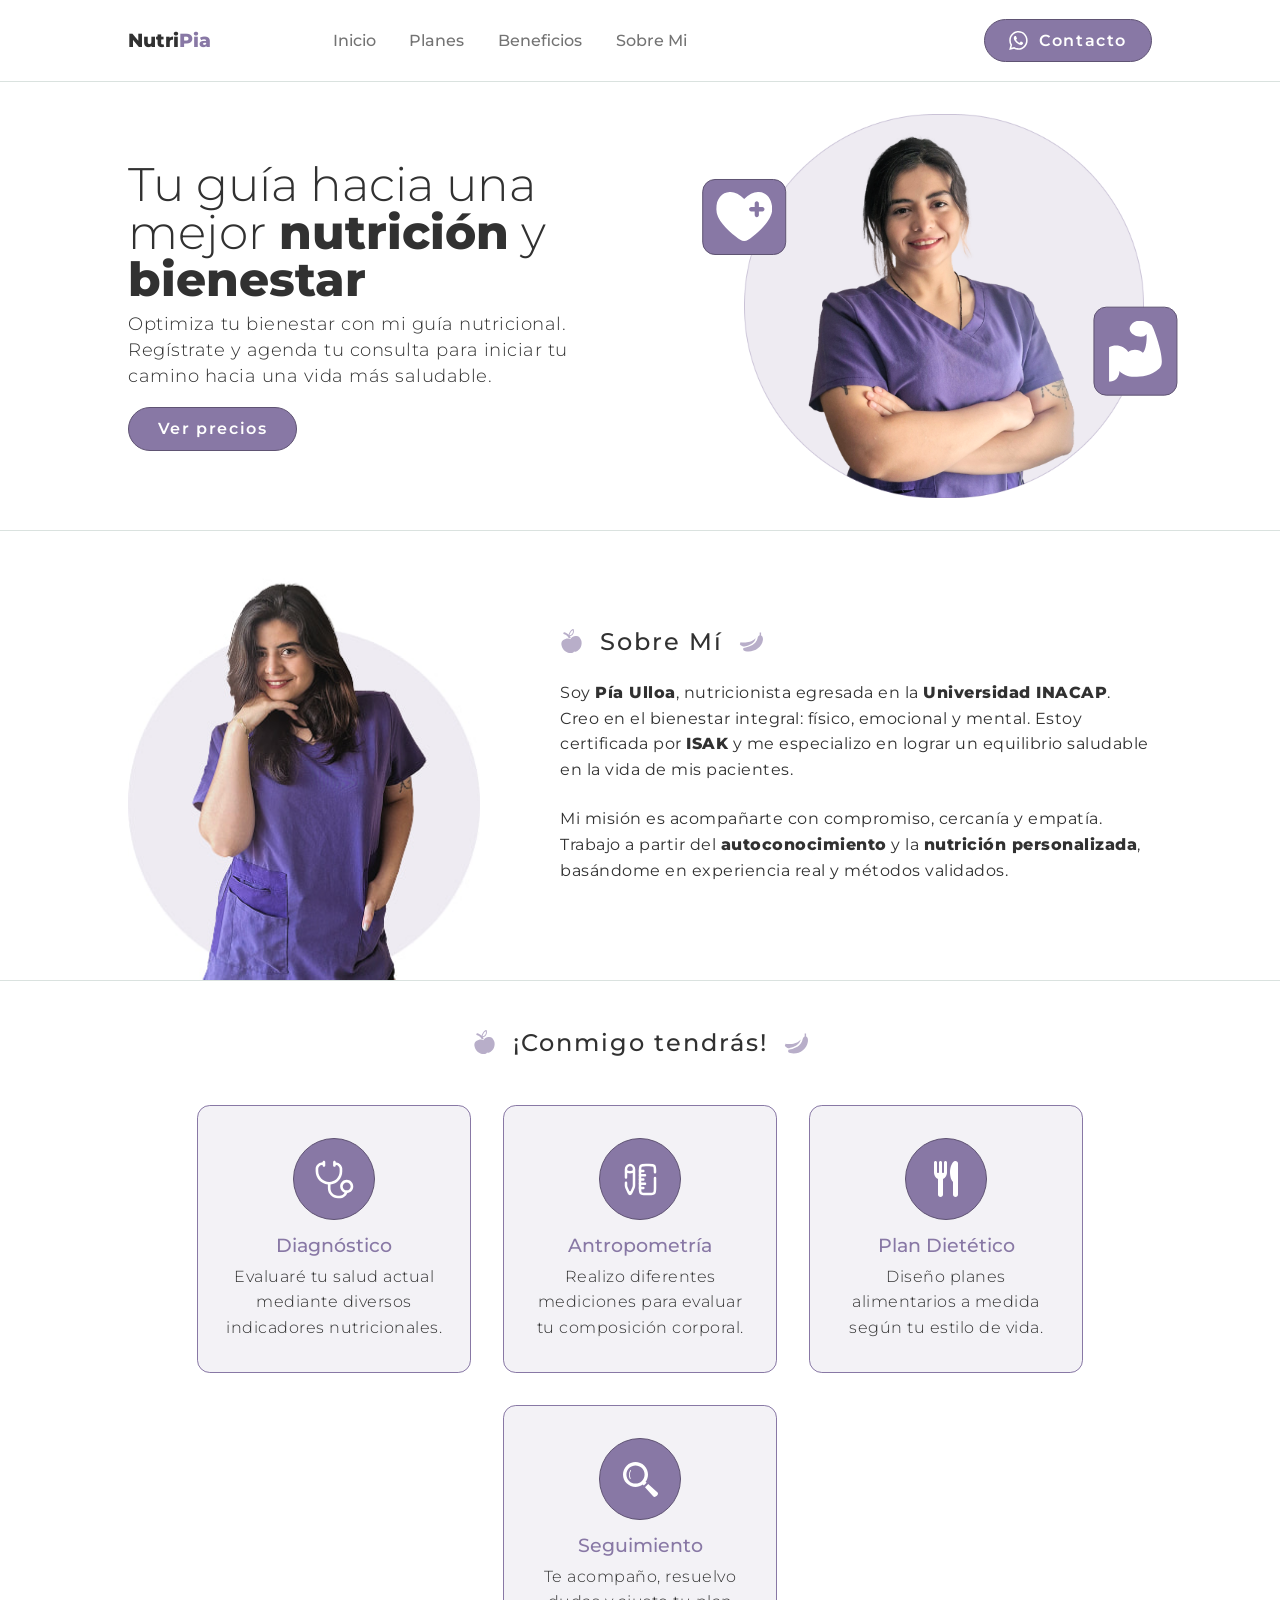
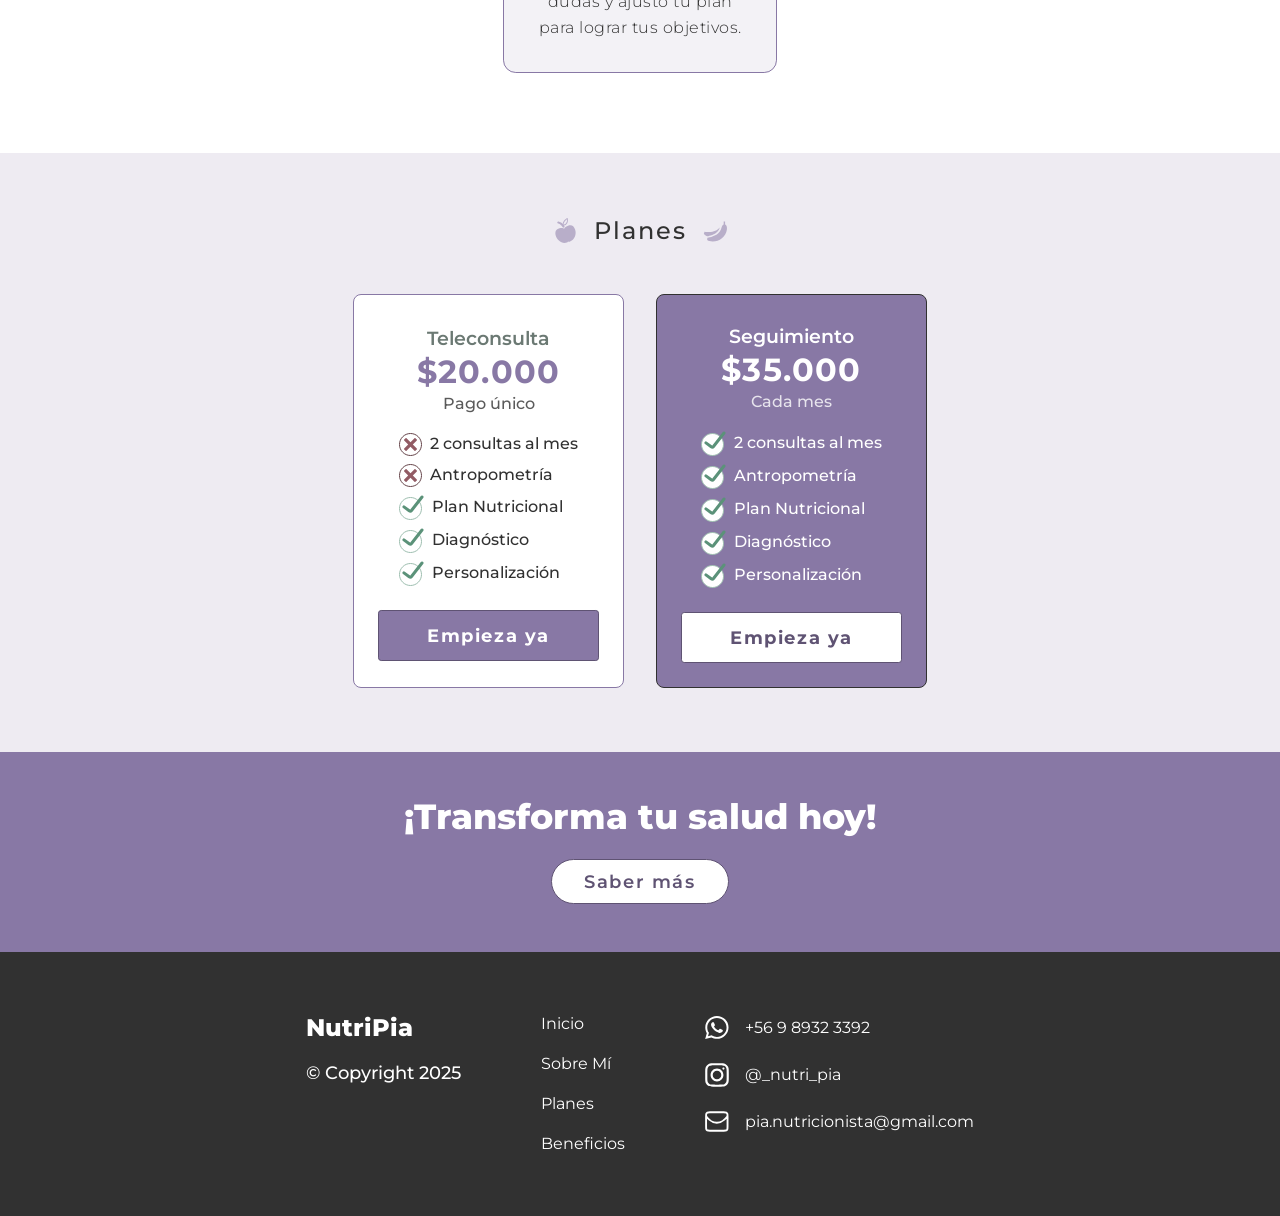
==== commit b175917f: "fix(home): change professional title" ====
--- a/index.html
+++ b/index.html
@@ -123,7 +123,7 @@
             <img src="assets/icons/banana-icon.svg" alt="Icono plátano" />
           </div>
           <p>
-            Soy <b>Pía Ulloa</b>, nutricionista titulada en la
+            Soy <b>Pía Ulloa</b>, nutricionista egresada en la
             <b>Universidad INACAP</b>. Creo en el bienestar integral: físico,
             emocional y mental. Estoy certificada por <b>ISAK</b> y me
             especializo en lograr un equilibrio saludable en la vida de mis
--- a/assets/styles/cta.css
+++ b/assets/styles/cta.css
@@ -5,11 +5,12 @@
   align-items: center;
   background-color: #8878a5;
   color: white;
-  padding-block: 3rem;
+  padding: 3rem 2rem;
   gap: 1.5rem;
 }
 
 .cta h2 {
+  text-align: center;
   font-size: clamp(1.7rem, 2vw + 1vh, 2.5rem);
   font-weight: 900;
 }
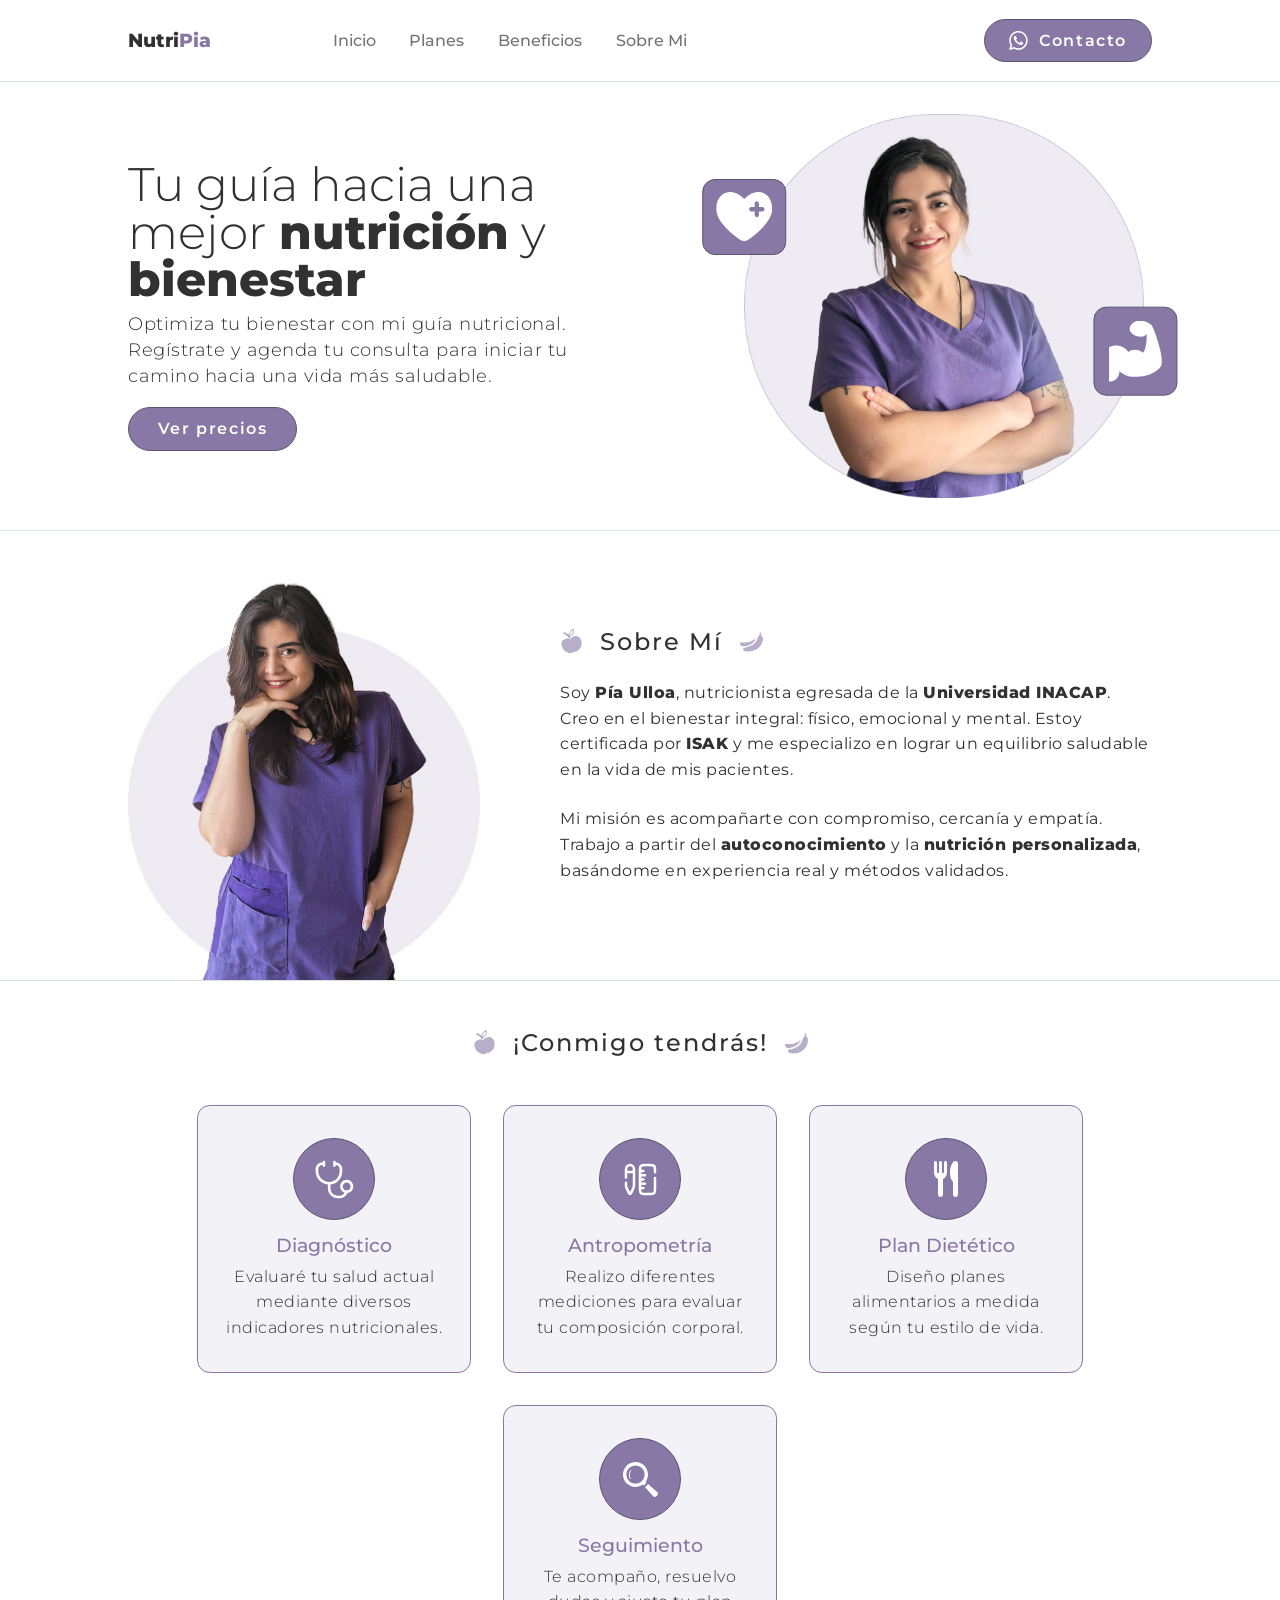
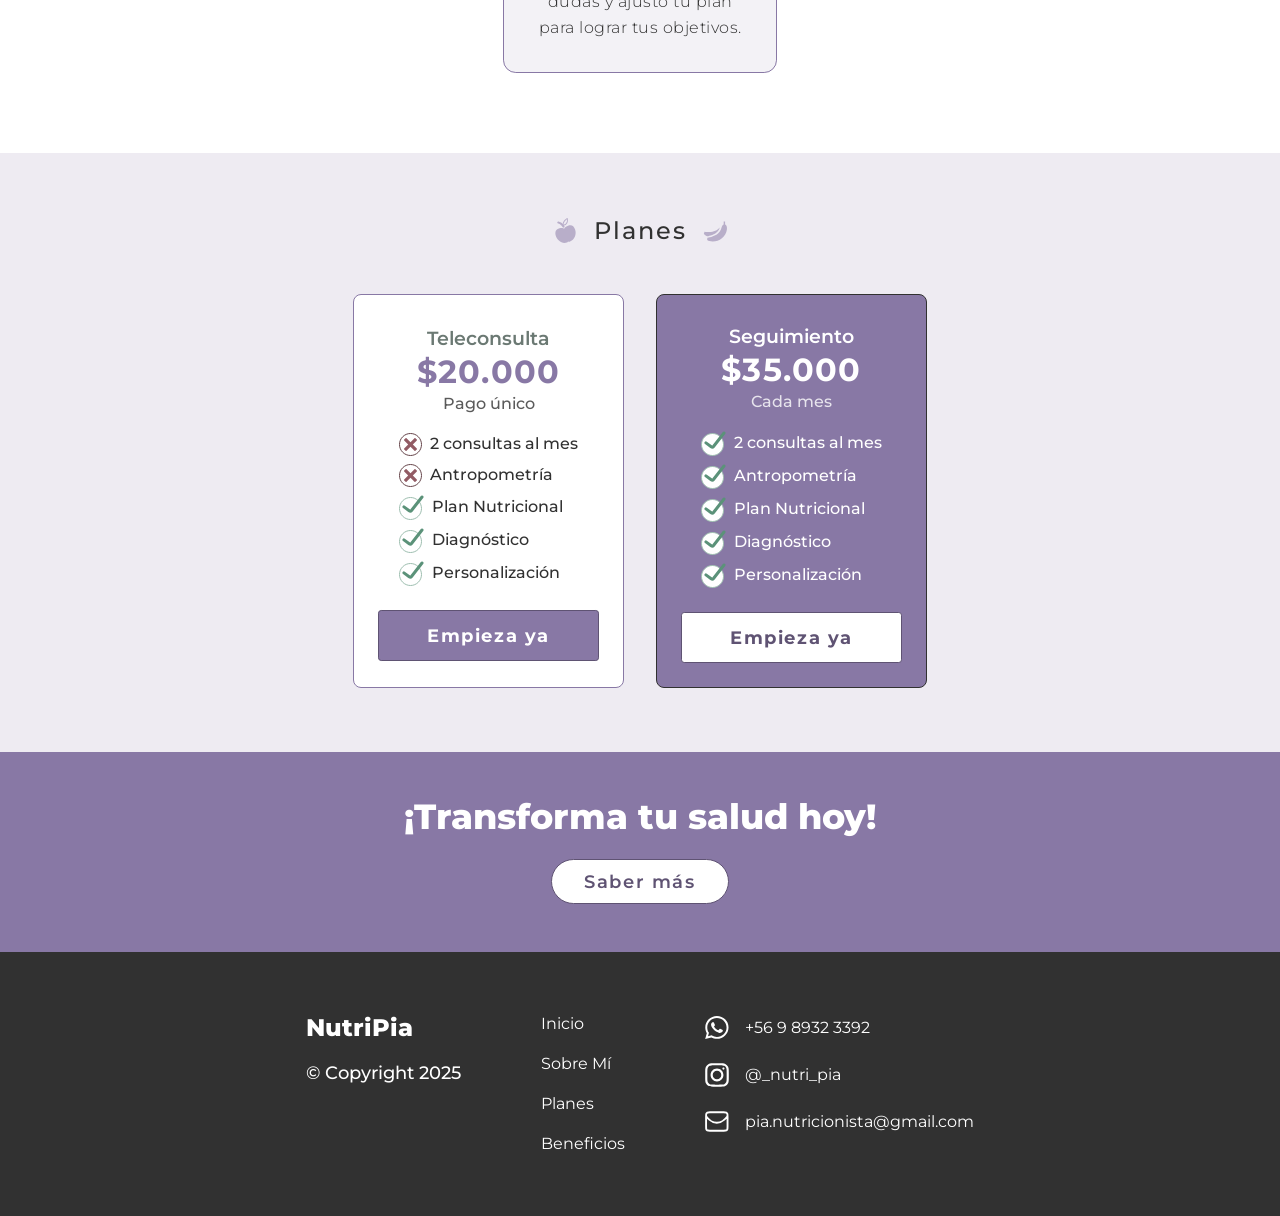
==== commit ab2aa36d: "fix(home): change professional title" ====
--- a/index.html
+++ b/index.html
@@ -123,7 +123,7 @@
             <img src="assets/icons/banana-icon.svg" alt="Icono plátano" />
           </div>
           <p>
-            Soy <b>Pía Ulloa</b>, nutricionista egresada en la
+            Soy <b>Pía Ulloa</b>, nutricionista egresada de la
             <b>Universidad INACAP</b>. Creo en el bienestar integral: físico,
             emocional y mental. Estoy certificada por <b>ISAK</b> y me
             especializo en lograr un equilibrio saludable en la vida de mis
